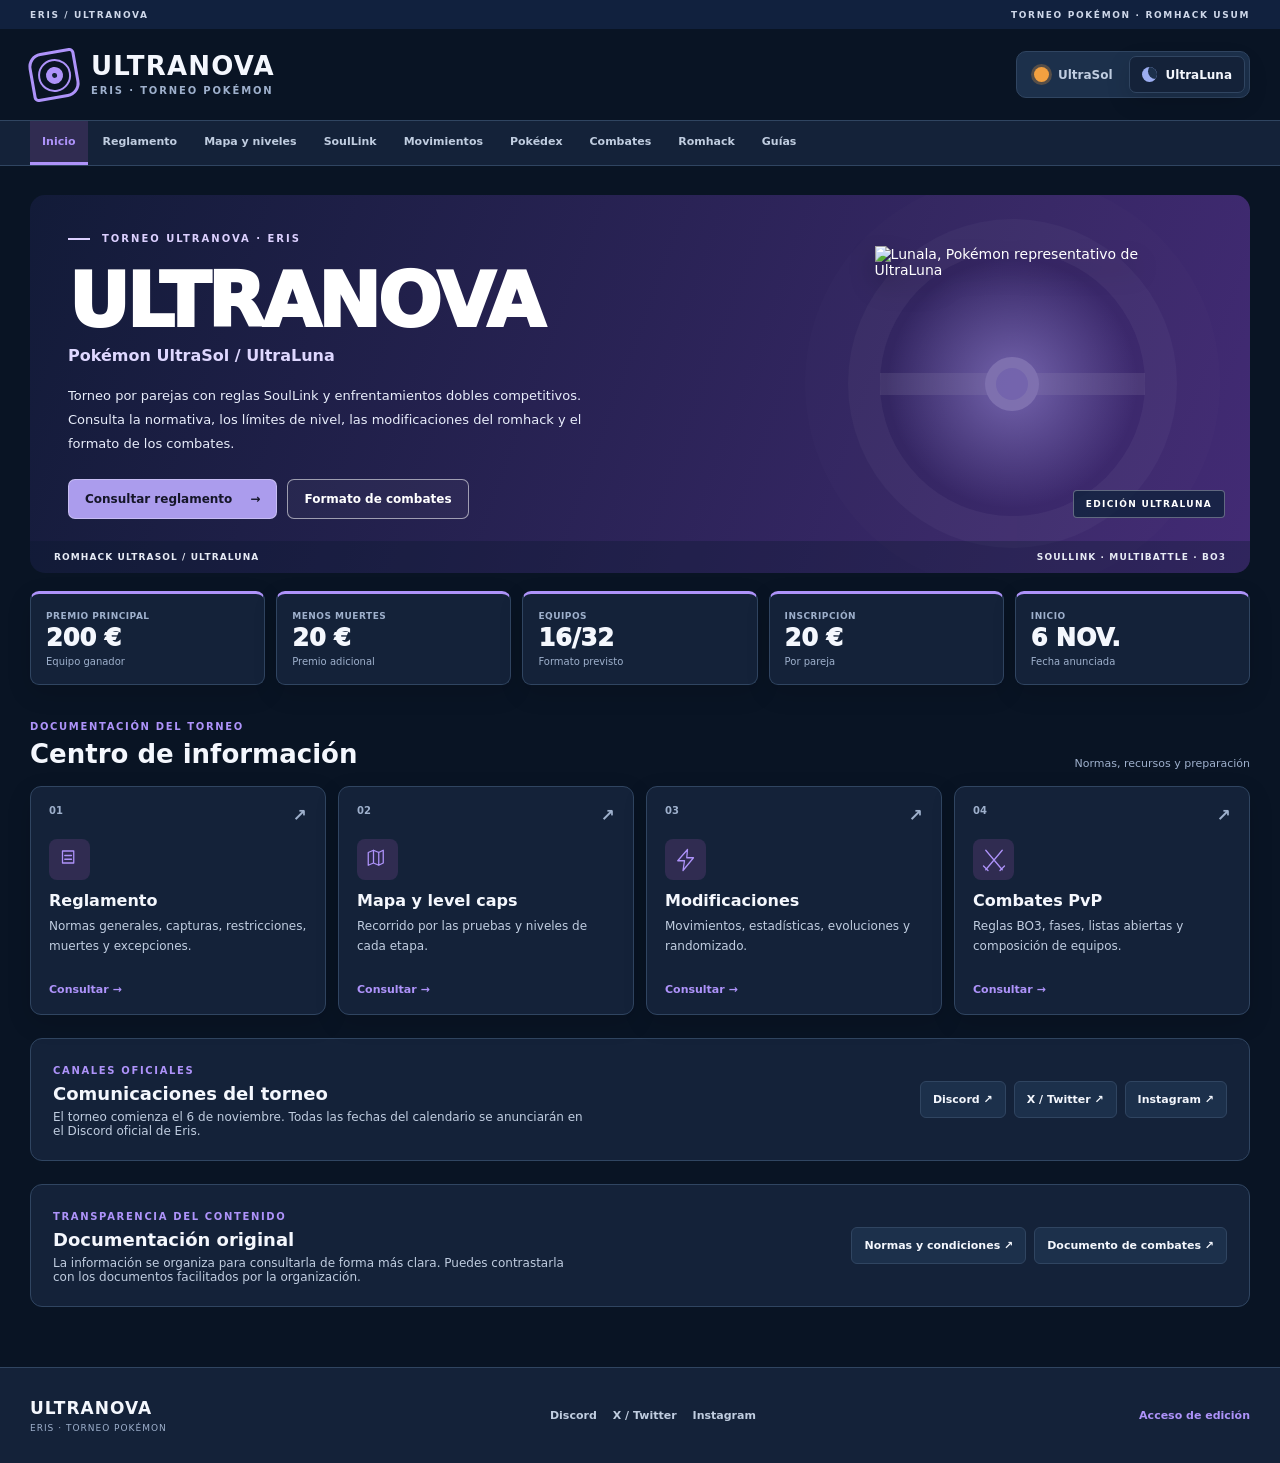
==== index.html @ 1245ff48 "[ui] actualiza textos portada, calendario, SoulLink y catálogo de movimientos" ====
<!doctype html>
<html lang="es">
<head>
  <meta charset="utf-8">
  <meta name="viewport" content="width=device-width,initial-scale=1">
  <meta name="theme-color" content="#152844">
  <meta name="description" content="Torneo Ultranova de Eris. Reglamento SoulLink, level caps, combates dobles BO3, movimientos y evoluciones modificadas de Pokémon UltraSol y UltraLuna.">
  <title>Ultranova · Eris | Torneo Pokémon</title>
  <link rel="icon" type="image/svg+xml" href="assets/favicon.svg"><link rel="stylesheet" href="css/site.css?v=1.1.3">
  <script src="js/site.js?v=1.1.3" type="module"></script>
</head>
<body data-theme="ultraluna">
  <a class="skip-link" href="#content">Saltar al contenido</a>
  <div class="topline"><span>ERIS / ULTRANOVA</span><span>TORNEO POKÉMON · ROMHACK USUM</span></div>
  <header class="masthead shell">
    <a class="brand" href="?seccion=inicio" data-route="inicio" aria-label="Ultranova, inicio"><span class="brand-symbol" aria-hidden="true"><i></i></span><span><strong>ULTRANOVA</strong><small>ERIS · TORNEO POKÉMON</small></span></a>
    <div class="theme-switch" role="group" aria-label="Apariencia"><button type="button" data-set-theme="ultrasol" aria-pressed="false"><i class="sun-symbol"></i> UltraSol</button><button type="button" data-set-theme="ultraluna" aria-pressed="true"><i class="moon-symbol"></i> UltraLuna</button></div>
  </header>
  <nav class="main-nav" aria-label="Navegación principal"><div class="shell nav-scroll">
    <a data-route="inicio" href="?seccion=inicio">Inicio</a><a data-route="reglamento" href="?seccion=reglamento">Reglamento</a><a data-route="mapa" href="?seccion=mapa">Mapa y niveles</a><a data-route="soullink" href="?seccion=soullink">SoulLink</a><a data-route="movimientos" href="?seccion=movimientos">Movimientos</a><a data-route="pokedex" href="?seccion=pokedex">Pokédex</a><a data-route="combates" href="?seccion=combates">Combates</a><a data-route="romhack" href="?seccion=romhack">Romhack</a><a data-route="guias" href="?seccion=guias">Guías</a>
  </div></nav>
  <div id="preview-banner" class="preview-banner" hidden>VISTA PREVIA DEL BORRADOR — Solo se muestra el contenido guardado en este navegador. <a href="admin.html">Volver al editor</a></div>
  <main id="content" class="shell" tabindex="-1">
    <div id="loading" class="loading">Cargando documentación del torneo…</div>
    <div id="app" hidden>
      <section class="page" id="page-inicio">
        <div class="hero"><div class="hero-copy"><div class="kicker light"><span class="short-line"></span> TORNEO ULTRANOVA · ERIS</div><h1 id="hero-title">ULTRANOVA</h1><div class="hero-subtitle" id="hero-subtitle"></div><p id="hero-description"></p><div class="actions"><a href="?seccion=reglamento" data-route="reglamento" class="button button-gold">Consultar reglamento <span aria-hidden="true">→</span></a><a href="?seccion=combates" data-route="combates" class="button button-outline">Formato de combates</a></div></div><div class="hero-art"><div class="hero-rings"></div><img id="hero-pokemon" alt="Pokémon representativo del tema" src="https://raw.githubusercontent.com/PokeAPI/sprites/master/sprites/pokemon/other/official-artwork/792.png"><span id="hero-edition" class="edition-label">EDICIÓN ULTRALUNA</span></div><div class="hero-foot"><span>ROMHACK ULTRASOL / ULTRALUNA</span><span>SOULLINK · MULTIBATTLE · BO3</span></div></div>
        <div class="metrics" id="metrics"></div>
        <div class="section-title"><div><small>DOCUMENTACIÓN DEL TORNEO</small><h2>Centro de información</h2></div><span>Normas, recursos y preparación</span></div>
        <div class="feature-grid" id="features"></div>
        <div class="social-callout"><div><small>CANALES OFICIALES</small><h3>Comunicaciones del torneo</h3><p id="announcement"></p></div><div class="social-buttons" id="social-home"></div></div>
        <div class="source-panel"><div><small>TRANSPARENCIA DEL CONTENIDO</small><h3>Documentación original</h3><p>La información se organiza para consultarla de forma más clara. Puedes contrastarla con los documentos facilitados por la organización.</p></div><div class="source-links"><a href="assets/documentos/normas-ultranova.pdf" target="_blank" rel="noopener">Normas y condiciones ↗</a><a href="assets/documentos/combates-ultranova.pdf" target="_blank" rel="noopener">Documento de combates ↗</a></div></div>
      </section>
      <section class="page" id="page-reglamento"><div class="page-title"><small>01 / NORMATIVA</small><h1>Reglamento</h1><p>Normas del desafío agrupadas por temas. Utiliza la búsqueda para localizar reglas, excepciones y situaciones concretas.</p></div><div class="searchbar"><svg viewBox="0 0 24 24" aria-hidden="true"><circle cx="10" cy="10" r="6"/><path d="m15 15 6 6"/></svg><input id="rules-search" type="search" placeholder="Buscar en todas las normas..." aria-label="Buscar reglas"></div><div class="filters" id="rules-filters"></div><div class="result-meta" id="rules-count"></div><div class="item-grid" id="rules-list"></div><div class="section-title"><div><small>PRÓXIMAS ACTUALIZACIONES</small><h2>Fechas anunciadas en Discord</h2></div></div><div class="item-grid" id="notes-list"></div></section>
      <section class="page" id="page-mapa"><div class="page-title"><small>02 / PROGRESIÓN</small><h1>Mapa y level caps</h1><p>Consulta los límites de nivel y marca los hitos completados. Tu progreso se guarda únicamente en este navegador, no se envía a servidores.</p></div><div class="map-layout"><div class="map-scene"><span class="map-label">REGIÓN DE ALOLA</span><div class="map-arc arc-one"></div><div class="map-arc arc-two"></div><button class="island i-melemele" data-region="Melemele"><span class="island-shape"></span><strong>MELEMELE</strong><small>01</small></button><button class="island i-akala" data-region="Akala"><span class="island-shape"></span><strong>AKALA</strong><small>02</small></button><button class="island i-ula" data-region="Ula-Ula"><span class="island-shape"></span><strong>ULA-ULA</strong><small>03</small></button><button class="island i-poni" data-region="Poni y final"><span class="island-shape"></span><strong>PONI / FINAL</strong><small>04</small></button><span class="map-bottom">MAPA ESQUEMÁTICO · SELECCIONA UNA ZONA</span></div><div class="map-detail"><span class="eyebrow" id="region-index">REGIÓN 01</span><h2 id="region-name">Melemele</h2><p id="region-description"></p><div id="region-stages"></div></div></div><div class="progress-strip"><div><small>PROGRESO LOCAL</small><strong id="progress-value">0 / 18 hitos completados</strong></div><div class="progress-track"><span id="progress-fill"></span></div><button id="reset-progress" class="text-button">Reiniciar progreso</button></div><div class="two-columns" id="phase-cards"></div><div class="content-note">Los niveles indicados son referencias de las pruebas. El romhack aplica automáticamente el límite de nivel mediante Quality of Life, sin una restricción manual adicional.</div></section>
      <section class="page" id="page-soullink"><div class="page-title"><small>03 / MECÁNICA PRINCIPAL</small><h1>SoulLink</h1><p>Ejemplos interactivos para entender capturas vinculadas, muertes y excepciones. Este simulador explica el reglamento y no modifica partidas.</p></div><div class="filters" id="soul-filters"><button data-scenario="capture" class="active">Captura vinculada</button><button data-scenario="death">Pokémon debilitado</button><button data-scenario="fail">Captura fallida</button><button data-scenario="shiny">Excepción shiny</button></div><div class="soullink-scene"><div class="trainer-panel"><small>JUGADOR 1</small><div class="soul-artwork"><img id="soul-sprite-a" loading="lazy" src="https://raw.githubusercontent.com/PokeAPI/sprites/master/sprites/pokemon/other/official-artwork/258.png" alt="Mudkip"><span class="soul-placeholder" id="soul-placeholder-a" hidden></span></div><h3 id="soul-name-a">Mudkip</h3><span id="soul-state-a">CAPTURADO · RUTA 1</span></div><div class="link-center"><div class="link-graphic"><span></span></div><strong id="soul-status">VÍNCULO ACTIVO</strong><small>SOULLINK</small></div><div class="trainer-panel"><small>JUGADOR 2</small><div class="soul-artwork"><img id="soul-sprite-b" loading="lazy" src="https://raw.githubusercontent.com/PokeAPI/sprites/master/sprites/pokemon/other/official-artwork/373.png" alt="Salamence"><span class="soul-placeholder" id="soul-placeholder-b" hidden></span></div><h3 id="soul-name-b">Salamence</h3><span id="soul-state-b">CAPTURADO · RUTA 1</span></div></div><article class="soul-explanation"><small id="soul-case">SITUACIÓN 01</small><h2 id="soul-heading">Capturas vinculadas</h2><p id="soul-explanation"></p></article><div class="section-title"><div><small>NORMAS ASOCIADAS</small><h2>Consulta las excepciones</h2></div></div><div id="soul-related" class="item-grid"></div></section>
      <section class="page" id="page-movimientos"><div class="page-title"><small>04 / CAMBIOS DEL ROMHACK</small><h1>Movimientos modificados</h1><p>Catálogo de movimientos físicos, especiales y de estado modificados. </p></div><div class="searchbar"><svg viewBox="0 0 24 24" aria-hidden="true"><circle cx="10" cy="10" r="6"/><path d="m15 15 6 6"/></svg><input id="moves-search" type="search" placeholder="Buscar movimiento, tipo o efecto" aria-label="Buscar movimientos"></div><div class="filters" id="moves-filters"><button data-move-filter="Todos" class="active">Todos</button><button data-move-filter="Físico">Físicos</button><button data-move-filter="Especial">Especiales</button><button data-move-filter="Estado">Estado</button></div><div class="result-meta" id="moves-count"></div><div id="moves-list" class="item-grid"></div></section>
      <section class="page" id="page-pokedex"><div class="page-title"><small>05 / POKÉMON MODIFICADOS</small><h1>Pokédex Ultranova</h1><p>Solo Pokémon con cambios especificados en los documentos. Estadísticas modificadas y nuevos métodos de evolución se muestran por separado.</p></div><div class="filters"><button data-dex-tab="stats" class="active">Estadísticas base</button><button data-dex-tab="evolutions">Evoluciones modificadas</button></div><div id="dex-stats"></div><div id="dex-evolutions" hidden><div class="searchbar"><svg viewBox="0 0 24 24" aria-hidden="true"><circle cx="10" cy="10" r="6"/><path d="m15 15 6 6"/></svg><input id="evo-search" type="search" placeholder="Buscar Pokémon o método" aria-label="Buscar evoluciones"></div><div class="result-meta" id="evo-count"></div><div id="evo-list" class="evo-grid"></div></div></section>
      <section class="page" id="page-combates"><div class="page-title"><small>06 / COMPETICIÓN</small><h1>Formato de combates</h1><p>Competiciones dobles por parejas mediante Pokémon Showdown y Radmin VPN, al mejor de tres partidas y con eliminación doble.</p></div><div class="battle-metrics"><div><strong>BO3</strong><small>MEJOR DE TRES</small></div><div><strong>2 VS 2</strong><small>ENTRENADORES</small></div><div><strong>3 + 3</strong><small>POKÉMON POR PAREJA</small></div><div><strong>2</strong><small>DERROTAS PARA ELIMINACIÓN</small></div></div><div class="section-title"><div><small>PREPARACIÓN DEL ENFRENTAMIENTO</small><h2>Rotación de equipos BO3</h2></div></div><div class="filters" id="battle-round-tabs"><button data-round="0" class="active">Combate 1</button><button data-round="1">Combate 2</button><button data-round="2">Combate 3</button></div><div class="battle-panel"><div><small id="battle-round-label">EQUIPO 1 O EQUIPO 2</small><h2 id="battle-round-title"></h2><p id="battle-round-description"></p></div><div class="battle-selection"><div><small>JUGADOR A</small><strong>3</strong></div><span>+</span><div><small>JUGADOR B</small><strong>3</strong></div></div></div><div class="section-title"><div><small>REGLAMENTO COMPETITIVO</small><h2>Todas las condiciones</h2></div></div><div class="searchbar"><svg viewBox="0 0 24 24" aria-hidden="true"><circle cx="10" cy="10" r="6"/><path d="m15 15 6 6"/></svg><input id="battle-search" type="search" placeholder="Buscar una norma competitiva" aria-label="Buscar reglas de combates"></div><div class="filters" id="battle-filters"></div><div class="item-grid" id="battle-list"></div><a href="?seccion=guias" data-route="guias" class="inline-action">Consultar guías de Showdown y Radmin VPN →</a></section>
      <section class="page" id="page-romhack"><div class="page-title"><small>07 / CONFIGURACIÓN DEL RANDOMIZADO</small><h1>Especificaciones del romhack</h1><p>Habilidades, niveles, dificultad, MT, encuentros salvajes, precios y cambios de calidad de vida, agrupados para consultar sin perder los detalles originales.</p></div><div class="searchbar"><svg viewBox="0 0 24 24" aria-hidden="true"><circle cx="10" cy="10" r="6"/><path d="m15 15 6 6"/></svg><input id="rand-search" type="search" placeholder="Buscar una modificación" aria-label="Buscar características del romhack"></div><div class="filters" id="rand-filters"></div><div class="result-meta" id="rand-count"></div><div class="item-grid" id="rand-list"></div></section>
      <section class="page" id="page-guias"><div class="page-title"><small>08 / CONFIGURACIÓN Y RECURSOS</small><h1>Guías para jugadores</h1><p>Instrucciones para preparar el entorno competitivo, exportar equipos y utilizar las herramientas recomendadas por la organización.</p></div><div id="guide-list" class="guide-list"></div></section>
    </div>
  </main>
  <footer class="footer"><div class="shell footer-inner"><div><strong>ULTRANOVA</strong><small>ERIS · TORNEO POKÉMON</small></div><div id="social-footer" class="footer-links"></div><a href="admin.html" class="footer-admin">Acceso de edición</a></div></footer>
  <dialog id="video-dialog" class="video-dialog"><div class="dialog-heading"><div><small>ULTRANOVA / MOVIMIENTOS</small><h2 id="video-name"></h2></div><button type="button" id="video-close" aria-label="Cerrar">×</button></div><div id="video-content"></div><p id="video-description"></p></dialog>
</body>
</html>
---- css/site.css ----
:root{color-scheme:light;font-family:Inter,'Segoe UI',system-ui,-apple-system,sans-serif;font-size:14px;scroll-behavior:smooth}
*{box-sizing:border-box}body{--bg:#f2f5fa;--paper:#fff;--panel:#fff;--panel-2:#eaf0f8;--ink:#192947;--ink-soft:#50627d;--faint:#6e8099;--line:#d8e1ed;--primary:#c85e27;--primary-quiet:#fbeee5;--hero-start:#263c65;--hero-end:#a94f31;--hero-glow:#f6b67b;--button-ink:#172742;--sea:#a9dce5;--island:#4d9975;--alt:#287d8d;--shadow:0 6px 25px #203a590b;--video:#11233f;background:var(--bg);color:var(--ink);margin:0;min-height:100vh;transition:background .2s,color .2s}
body[data-theme=ultraluna]{color-scheme:dark;--bg:#091424;--paper:#142239;--panel:#142239;--panel-2:#1c304b;--ink:#f4f7fd;--ink-soft:#c0cde0;--faint:#9eb0cc;--line:#304561;--primary:#ae93fa;--primary-quiet:#302c51;--hero-start:#121b38;--hero-end:#432b75;--hero-glow:#ab9ced;--button-ink:#151629;--sea:#1c4667;--island:#587fa0;--alt:#7dcddb;--shadow:0 8px 24px #0002;--video:#080e20}
a{color:inherit}button,input,select,textarea{font:inherit}button{cursor:pointer}input,textarea,select{color:var(--ink)}img{max-width:100%}*:focus-visible{outline:3px solid var(--primary);outline-offset:3px}.shell{width:min(1220px,calc(100% - 44px));margin-inline:auto}.skip-link{position:absolute;top:-90px;left:12px;background:var(--paper);padding:12px;z-index:30}.skip-link:focus{top:12px}.topline{height:29px;background:#11213e;color:#ced7e9;display:flex;justify-content:space-between;align-items:center;padding:0 max(22px,calc((100% - 1220px)/2));font-size:9px;letter-spacing:1.65px;font-weight:800}.masthead{display:flex;align-items:center;justify-content:space-between;gap:20px;min-height:91px}.brand{display:flex;align-items:center;gap:13px;text-decoration:none}.brand strong{display:block;font-size:26px;line-height:1.05;letter-spacing:1.2px;font-weight:900}.brand small{display:block;color:var(--faint);font-size:10px;letter-spacing:1.85px;margin-top:4px;font-weight:800}.brand-symbol{display:grid;place-items:center;height:48px;width:48px;border:3px solid var(--primary);border-radius:14px 5px 14px 5px;transform:rotate(-10deg)}.brand-symbol:before,.brand-symbol:after{content:"";position:absolute;border:2px solid var(--primary);border-radius:50%;height:29px;width:29px}.brand-symbol:after{height:13px;width:13px;background:var(--primary)}.brand-symbol i{width:5px;height:5px;border-radius:50%;z-index:1;background:var(--paper)}.theme-switch{display:flex;gap:3px;border:1px solid var(--line);background:var(--panel-2);padding:4px;border-radius:10px}.theme-switch button{border:1px solid transparent;border-radius:7px;background:none;color:var(--ink-soft);font-weight:800;font-size:12px;padding:10px 12px;display:flex;align-items:center;gap:9px}.theme-switch button[aria-pressed=true]{background:var(--panel);border-color:var(--line);box-shadow:var(--shadow);color:var(--ink)}.sun-symbol,.moon-symbol{display:inline-block;width:15px;height:15px;border-radius:50%}.sun-symbol{background:#f2a040;box-shadow:0 0 0 3px #f2a04044}.moon-symbol{background:#9caef1;position:relative;overflow:hidden}.moon-symbol:after{content:"";position:absolute;border-radius:50%;top:-3px;left:6px;width:15px;height:15px;background:var(--panel-2)}.main-nav{background:var(--paper);border-block:1px solid var(--line);position:sticky;top:0;z-index:10}.nav-scroll{display:flex;align-items:stretch;gap:3px;overflow-x:auto;scrollbar-width:thin}.nav-scroll a{white-space:nowrap;padding:14px 12px;border-bottom:3px solid transparent;text-decoration:none;color:var(--ink-soft);font-size:11px;font-weight:800}.nav-scroll a:hover,.nav-scroll a.active{border-bottom-color:var(--primary);color:var(--primary);background:var(--primary-quiet)}main{min-height:75vh}.loading{padding:80px 0;color:var(--ink-soft);font-weight:700}.page{display:none;padding:29px 0 60px}.page.active{display:block}.hero{border-radius:15px;overflow:hidden;min-height:348px;display:grid;grid-template-columns:61% 39%;position:relative;background:linear-gradient(110deg,var(--hero-start),var(--hero-end));color:white}.hero-copy{padding:38px 20px 54px 38px;z-index:2}.kicker{font-size:10px;letter-spacing:2px;font-weight:850;color:var(--primary)}.kicker.light{color:#ffe1b9;display:flex;gap:12px;align-items:center}body[data-theme=ultraluna] .kicker.light{color:#dcd0ff}.short-line{height:2px;width:22px;background:currentColor}.hero h1{font-weight:950;color:#fff;letter-spacing:-2.8px;font-size:clamp(45px,6vw,75px);line-height:1.13;margin:15px 0 0}.hero-subtitle{font-size:16px;font-weight:700;color:#ffe0bc;margin:2px 0 19px}body[data-theme=ultraluna] .hero-subtitle{color:#ded7ff}.hero-copy>p{max-width:540px;color:#e8edfb;font-size:13px;line-height:1.85;margin:0 0 23px}.actions{display:flex;gap:10px;flex-wrap:wrap}.button{display:inline-flex;align-items:center;gap:18px;justify-content:center;font-size:12px;font-weight:850;text-decoration:none;padding:12px 16px;border-radius:7px}.button-gold{background:var(--hero-glow);color:var(--button-ink);border:1px solid #ffffff55}.button-outline{color:white;border:1px solid #ffffff8c;background:#ffffff0a}.hero-art{display:grid;place-items:center;position:relative;isolation:isolate;min-height:276px}.hero-rings{width:265px;height:265px;background:radial-gradient(circle,var(--hero-glow) 0%,transparent 67%);opacity:.52;border-radius:50%;box-shadow:0 0 0 32px #ffffff10,0 0 0 75px #ffffff06;position:absolute}.hero-art img{height:275px;width:275px;object-fit:contain;position:relative;filter:drop-shadow(0 13px 12px #0005)}.edition-label{position:absolute;bottom:55px;right:25px;color:white;border:1px solid #ffffff50;background:#10223dcc;padding:8px 12px;border-radius:4px;font-size:9px;font-weight:850;letter-spacing:1.3px}.hero-foot{position:absolute;bottom:0;left:0;right:0;padding:11px 24px;display:flex;justify-content:space-between;gap:10px;background:#08182a50;color:#e7ebf5;font-size:9px;letter-spacing:1.1px;font-weight:750}.metrics{display:grid;grid-template-columns:repeat(5,minmax(0,1fr));gap:11px;margin:18px 0 32px}.metric{background:var(--panel);border:1px solid var(--line);border-top:3px solid var(--primary);border-radius:9px;padding:17px 15px;box-shadow:var(--shadow)}.metric small,.metric span{display:block;color:var(--faint);font-size:10px}.metric small{font-size:9px;font-weight:850;letter-spacing:.5px}.metric strong{display:block;color:var(--ink);font-size:24px;font-weight:950;line-height:1.45}.section-title{display:flex;align-items:end;justify-content:space-between;gap:12px;margin:25px 0 16px}.section-title small,.page-title small,.eyebrow,.social-callout small,.source-panel small{color:var(--primary);font-size:10px;letter-spacing:1.65px;font-weight:900}.section-title h2{font-size:26px;margin:5px 0 0;line-height:1.25}.section-title>span{color:var(--faint);font-size:11px}.feature-grid{display:grid;grid-template-columns:repeat(4,minmax(0,1fr));gap:12px}.feature-card{min-height:229px;display:flex;flex-direction:column;align-items:start;background:var(--panel);border:1px solid var(--line);border-radius:11px;padding:18px;text-decoration:none;box-shadow:var(--shadow);transition:transform .15s,border-color .15s}.feature-card:hover{transform:translateY(-3px);border-color:var(--primary)}.feature-card .card-no{width:100%;display:flex;justify-content:space-between;color:var(--faint);font-size:10px;font-weight:900}.feature-card .card-no b{font-size:17px}.feature-card .feature-icon{width:41px;height:41px;border-radius:8px;display:grid;place-items:center;background:var(--primary-quiet);color:var(--primary);margin:14px 0 11px}.feature-icon svg{width:24px;height:24px;fill:none;stroke:currentColor;stroke-width:1.7;stroke-linecap:round;stroke-linejoin:round}.feature-card h3{font-size:16px;margin:0 0 7px}.feature-card p{font-size:12px;color:var(--ink-soft);line-height:1.65;margin:0 0 14px}.feature-card>strong{color:var(--primary);font-size:11px;margin-top:auto}.social-callout,.source-panel{background:var(--panel);border:1px solid var(--line);border-radius:12px;padding:22px;margin-top:23px;display:flex;justify-content:space-between;align-items:center;gap:20px}.social-callout h3,.source-panel h3{font-size:18px;margin:6px 0}.social-callout p,.source-panel p{font-size:12px;color:var(--ink-soft);margin:0;max-width:530px}.social-buttons,.source-links{display:flex;flex-wrap:wrap;justify-content:flex-end;gap:8px}.social-buttons a,.source-links a{border:1px solid var(--line);background:var(--panel-2);padding:11px 12px;border-radius:6px;text-decoration:none;font-size:11px;font-weight:850;white-space:nowrap}.social-buttons a:hover,.source-links a:hover{color:var(--primary)}.page-title{margin-bottom:23px}.page-title h1{font-size:clamp(29px,4vw,39px);font-weight:950;letter-spacing:-1px;margin:7px 0}.page-title p{color:var(--ink-soft);font-size:13px;margin:5px 0;max-width:790px}.searchbar{display:flex;align-items:center;gap:10px;border:1px solid var(--line);border-radius:9px;background:var(--panel);padding:0 15px}.searchbar svg{width:18px;height:18px;fill:none;stroke:var(--faint);stroke-width:1.8;stroke-linecap:round}.searchbar input{background:transparent;outline:0;border:0;min-width:0;width:100%;padding:15px 0;color:var(--ink);font-size:12px}.searchbar input::placeholder{color:var(--faint)}.filters{display:flex;gap:8px;overflow-x:auto;scrollbar-width:thin;margin:17px 0}.filters button{white-space:nowrap;font-size:11px;font-weight:850;border:1px solid var(--line);background:var(--panel);padding:10px 13px;border-radius:7px;color:var(--ink-soft)}.filters button.active{background:var(--primary-quiet);color:var(--primary);border-color:var(--primary)}.result-meta{font-size:11px;color:var(--faint);margin:13px 0}.item-grid{display:grid;grid-template-columns:repeat(2,minmax(0,1fr));gap:10px}.info-card{background:var(--panel);border:1px solid var(--line);border-radius:10px;padding:17px;box-shadow:var(--shadow);min-width:0}.info-card h3{font-size:16px;margin:6px 0 7px}.info-card p{font-size:12px;color:var(--ink-soft);margin:0 0 12px;line-height:1.7;white-space:pre-line;overflow-wrap:anywhere}.card-source{display:block;color:var(--faint);font-size:10px;line-height:1.45}.card-type{display:inline-block;color:var(--alt);background:var(--panel-2);padding:5px 9px;border-radius:5px;font-size:10px;font-weight:850}.content-note{margin:18px 0;background:var(--panel-2);color:var(--ink-soft);padding:16px;border-left:3px solid var(--primary);border-radius:3px 8px 8px 3px;font-size:12px}.map-layout{display:grid;grid-template-columns:1.08fr .92fr;gap:13px}.map-scene{min-height:404px;background:radial-gradient(circle at 50% 30%,#ffffff26,transparent 45%),var(--sea);border:1px solid var(--line);border-radius:13px;position:relative;overflow:hidden}.map-label{position:absolute;top:18px;left:20px;color:var(--ink);font-size:11px;font-weight:900;letter-spacing:2px}.map-arc{border-radius:50%;border:1px solid #ffffff70;position:absolute;pointer-events:none}.arc-one{width:430px;height:240px;transform:rotate(-12deg);top:61px;left:20px}.arc-two{width:260px;height:370px;transform:rotate(36deg);left:70px;top:9px}.island{position:absolute;width:141px;height:103px;background:transparent;color:white;text-shadow:0 1px 3px #194d54;border:0;display:flex;align-items:center;justify-content:center;flex-direction:column;isolation:isolate;transition:transform .2s}.island:hover,.island.selected{transform:scale(1.09)}.island-shape{inset:5px 5px;position:absolute;z-index:-1;background:var(--island);border:6px solid #f1e4bc;border-radius:40% 55% 43% 50%;transform:rotate(-14deg);box-shadow:0 7px 0 #18334f30}.island.selected .island-shape{border-color:var(--hero-glow);box-shadow:0 0 0 4px #e0ac7030,0 7px 0 #18334f30}.island strong{font-size:12px;letter-spacing:.6px}.island small{font-weight:900;font-size:10px}.i-melemele{top:18%;left:9%}.i-akala{top:20%;right:9%}.i-ula{bottom:13%;left:18%}.i-poni{bottom:13%;right:10%}.map-bottom{position:absolute;bottom:0;left:0;right:0;text-align:center;background:#102f4eb3;color:white;padding:9px;font-size:10px;letter-spacing:1px;font-weight:800}.map-detail{background:var(--panel);border:1px solid var(--line);border-radius:13px;padding:21px;max-height:404px;overflow-y:auto}.map-detail h2{font-size:25px;margin:5px 0}.map-detail>p{color:var(--ink-soft);font-size:12px}.stage{display:flex;align-items:center;gap:10px;padding:11px 0;border-top:1px solid var(--line)}.stage .num{color:var(--faint);width:25px;flex-shrink:0;font-size:10px}.stage .name{font-size:12px;font-weight:750;flex:1}.stage .level{color:var(--primary);background:var(--primary-quiet);padding:5px 7px;border-radius:5px;font-size:11px;white-space:nowrap;font-weight:900}.stage input{width:15px;height:15px;accent-color:var(--primary);cursor:pointer}.progress-strip{background:var(--panel);border:1px solid var(--line);border-radius:10px;padding:15px 20px;display:flex;align-items:center;gap:20px;margin:15px 0}.progress-strip>div:first-child{min-width:175px}.progress-strip small,.progress-strip strong{display:block}.progress-strip small{font-size:9px;color:var(--primary);font-weight:850}.progress-strip strong{font-size:13px}.progress-track{flex:1;background:var(--panel-2);border-radius:99px;height:9px;overflow:hidden}.progress-track span{display:block;height:100%;width:0;background:var(--primary);transition:width .2s}.text-button{background:transparent;border:0;color:var(--primary);font-size:11px;font-weight:800}.two-columns{display:grid;grid-template-columns:repeat(2,1fr);gap:10px}.two-columns .info-card{padding:20px}.soullink-scene{display:flex;align-items:center;justify-content:center;gap:18px;background:var(--panel-2);border:1px solid var(--line);padding:25px;border-radius:12px}.trainer-panel{width:205px;max-width:35%;text-align:center;background:var(--panel);border:1px solid var(--line);border-radius:11px;padding:14px;box-shadow:var(--shadow)}.trainer-panel>small{display:block;font-size:10px;font-weight:900;letter-spacing:1px;color:var(--primary)}.trainer-panel img{height:160px;object-fit:contain;width:100%}.trainer-panel h3{font-size:18px;margin:4px 0}.trainer-panel>span{font-size:9px;color:var(--ink-soft);font-weight:850}.link-center{flex:1;max-width:170px;text-align:center}.link-graphic{height:3px;background:var(--alt);position:relative;margin-bottom:20px}.link-graphic span{width:19px;height:19px;border-radius:50%;position:absolute;top:-8px;left:calc(50% - 9px);background:var(--alt);border:4px solid var(--panel-2);box-shadow:0 0 0 2px var(--alt)}.link-center strong,.link-center small{display:block;font-size:10px;font-weight:850;color:var(--alt)}.link-center small{color:var(--faint)}.soul-explanation{margin-top:12px;border:1px solid var(--line);background:var(--panel);border-radius:10px;padding:20px}.soul-explanation small{color:var(--primary);font-size:10px;font-weight:850}.soul-explanation h2{font-size:21px;margin:6px 0}.soul-explanation p{color:var(--ink-soft);font-size:12px;margin:0}.move-card{display:flex;flex-direction:column;min-height:178px}.move-header{display:flex;align-items:center;justify-content:space-between;gap:10px}.move-header small{font-size:10px;font-weight:800;color:var(--faint)}.move-meta{border-top:1px solid var(--line);padding-top:12px;margin-top:auto;display:flex;justify-content:space-between;align-items:center;gap:8px}.move-meta span{font-size:10px;color:var(--faint);font-weight:800}.move-meta button{background:var(--primary-quiet);border:1px solid var(--line);color:var(--primary);border-radius:6px;font-size:10px;font-weight:850;padding:9px 11px}.evo-grid{display:grid;grid-template-columns:repeat(2,1fr);gap:10px;margin:14px 0}.evo-card{background:var(--panel);border:1px solid var(--line);border-radius:9px;padding:12px;display:flex;align-items:center;gap:10px;min-height:108px}.evo-mon{text-align:center;width:95px;flex:0 0 95px}.evo-mon img{height:67px;width:78px;object-fit:contain;display:block;margin:auto}.evo-mon small{display:block;font-size:10px;font-weight:800;line-height:1.3}.evo-arrow{color:var(--primary);font-size:17px;font-weight:950}.evo-method{border-left:1px solid var(--line);padding-left:8px;margin-left:auto;min-width:0}.evo-method small{display:block;color:var(--faint);font-size:9px}.evo-method strong{display:block;font-size:11px;line-height:1.45}.pokemon-panel{background:var(--panel);border:1px solid var(--line);display:grid;grid-template-columns:.85fr 1.15fr;border-radius:12px;overflow:hidden}.pokemon-art{min-height:330px;background:radial-gradient(circle,var(--primary-quiet),var(--panel-2));display:flex;align-items:center;justify-content:center;flex-direction:column;padding:20px}.pokemon-art img{height:255px;object-fit:contain;max-width:90%}.pokemon-art small{font-size:10px;color:var(--ink-soft)}.pokemon-stats{padding:25px}.pokemon-stats>small{font-size:10px;font-weight:850;color:var(--primary)}.pokemon-stats h2{font-size:25px}.pokemon-stats h2 span{font-size:12px;color:var(--primary);margin-left:10px}.stat-bar{display:flex;align-items:center;gap:10px;margin:11px 0}.stat-bar .stat-name{width:108px;color:var(--ink-soft);font-size:11px;flex-shrink:0}.stat-bar .track{height:9px;border-radius:99px;overflow:hidden;background:var(--panel-2);flex:1}.stat-bar .track span{height:100%;background:var(--alt);display:block}.stat-bar b{font-size:11px;width:28px;text-align:right}.battle-metrics{display:grid;grid-template-columns:repeat(4,1fr);gap:10px}.battle-metrics>div{background:var(--panel);border:1px solid var(--line);border-radius:10px;padding:18px;text-align:center}.battle-metrics strong{display:block;font-size:26px;font-weight:950;color:var(--primary)}.battle-metrics small{font-size:10px;font-weight:850;color:var(--faint)}.battle-panel{display:flex;gap:20px;align-items:center;justify-content:space-between;background:linear-gradient(110deg,var(--hero-start),var(--hero-end));border-radius:12px;color:white;padding:25px}.battle-panel>div:first-child{flex:1;max-width:570px}.battle-panel h2{font-size:23px;color:white;margin:8px 0}.battle-panel p{font-size:12px;color:#e8edfb}.battle-panel small{color:#f9d7b0;font-size:10px;font-weight:900}.battle-selection{display:flex;gap:10px;align-items:center}.battle-selection>div{border:1px solid #ffffff60;border-radius:8px;padding:15px;text-align:center;background:#ffffff15}.battle-selection strong{display:block;font-size:36px}.battle-selection>span{font-size:24px}.guide-list{display:grid;gap:12px}.guide{border:1px solid var(--line);border-radius:11px;background:var(--panel);overflow:hidden}.guide>summary{list-style:none;cursor:pointer;padding:18px 21px;display:flex;align-items:center;justify-content:space-between;gap:12px}.guide>summary::-webkit-details-marker{display:none}.guide>summary strong{font-size:16px}.guide>summary span{font-size:20px;color:var(--primary)}.guide[open]>summary span{transform:rotate(45deg)}.guide-content{padding:0 22px 22px}.guide-content>p{font-size:12px;color:var(--ink-soft)}.guide-flex{display:grid;grid-template-columns:1fr 0.85fr;gap:20px}.guide-flex.no-image{display:block}.guide-steps{margin:10px 0 0;padding:0;list-style:none;counter-reset:guide}.guide-steps li{counter-increment:guide;display:flex;gap:12px;align-items:flex-start;padding:11px 0;border-top:1px solid var(--line);font-size:12px;color:var(--ink-soft)}.guide-steps li:before{content:counter(guide,decimal-leading-zero);background:var(--primary-quiet);color:var(--primary);padding:5px 6px;border-radius:5px;font-size:10px;font-weight:900}.guide-image{width:100%;object-fit:contain;align-self:start;border:1px solid var(--line);border-radius:8px}.guide-links{display:flex;gap:8px;flex-wrap:wrap;margin:18px 0}.guide-links a{font-size:11px;border:1px solid var(--line);padding:9px 12px;border-radius:6px;text-decoration:none;color:var(--primary);font-weight:850;overflow-wrap:anywhere}.inline-action{display:inline-block;color:var(--primary);font-weight:850;font-size:12px;margin-top:20px}.footer{background:var(--paper);border-top:1px solid var(--line)}.footer-inner{display:flex;justify-content:space-between;align-items:center;gap:15px;min-height:95px;padding-block:15px}.footer-inner strong{display:block;font-size:17px;letter-spacing:1px}.footer-inner small{font-size:9px;color:var(--faint);letter-spacing:1px}.footer-links{display:flex;gap:16px;flex-wrap:wrap}.footer-links a,.footer-admin{color:var(--ink-soft);font-size:11px;font-weight:850;text-decoration:none}.footer-admin{color:var(--primary)}.video-dialog{width:min(600px,calc(100% - 24px));padding:0;background:var(--panel);border:1px solid var(--line);color:var(--ink);border-radius:12px;box-shadow:0 30px 95px #0006}.video-dialog::backdrop{background:#06101bd9}.dialog-heading{display:flex;align-items:center;justify-content:space-between;padding:20px;gap:10px}.dialog-heading small{color:var(--primary);font-size:10px;font-weight:800}.dialog-heading h2{font-size:22px;margin:5px 0}.dialog-heading button{border:1px solid var(--line);background:var(--panel-2);height:36px;width:36px;border-radius:7px;color:var(--ink);font-size:22px}.video-dialog video{display:block;background:var(--video);width:100%;max-height:365px}.video-pending{min-height:245px;background:var(--video);color:#dbe7fa;display:flex;align-items:center;justify-content:center;flex-direction:column;gap:11px;text-align:center;padding:25px}.video-pending svg{fill:none;stroke:currentColor;stroke-width:1.5;width:56px;height:56px}.video-pending strong{font-size:12px;letter-spacing:1px}.video-pending span{font-size:11px;color:#b0c2df}.video-dialog>p{padding:18px 20px 22px;font-size:12px;color:var(--ink-soft)}
/* Editor */
.admin-header{min-height:95px;display:flex;justify-content:space-between;align-items:center;gap:20px}.admin-header a{text-decoration:none;color:var(--primary);font-size:12px;font-weight:850}.admin-grid{display:grid;grid-template-columns:.9fr 1.1fr;gap:14px;margin:20px 0 60px}.admin-card{border:1px solid var(--line);background:var(--panel);border-radius:12px;padding:20px;min-width:0}.admin-card h2{font-size:18px;margin:0 0 7px}.admin-card p{font-size:12px;color:var(--ink-soft);line-height:1.7}.field{margin:14px 0}.field label{display:block;font-size:11px;font-weight:850;margin-bottom:7px;color:var(--ink-soft)}.field input,.field select,.field textarea{display:block;width:100%;background:var(--panel-2);border:1px solid var(--line);border-radius:7px;padding:11px;color:var(--ink);min-width:0}.field textarea{min-height:160px;resize:vertical;line-height:1.6}.field small{color:var(--faint);font-size:10px}.admin-actions{display:flex;flex-wrap:wrap;gap:8px}.admin-actions button,.admin-actions a{padding:11px 13px;border-radius:7px;background:var(--primary);color:var(--paper);font-size:12px;font-weight:850;text-decoration:none;border:1px solid var(--primary)}body[data-theme=ultraluna] .admin-actions button,body[data-theme=ultraluna] .admin-actions a{color:#151629}.admin-actions button.secondary{background:var(--panel-2);color:var(--ink);border-color:var(--line)}.admin-status{font-size:12px;border-left:3px solid var(--primary);background:var(--panel-2);border-radius:5px;padding:12px;margin:15px 0;color:var(--ink-soft);white-space:pre-wrap;overflow-wrap:anywhere}.admin-list{border:1px solid var(--line);background:var(--panel-2);border-radius:8px;max-height:255px;overflow-y:auto}.admin-list button{display:block;width:100%;padding:11px 13px;background:transparent;border:0;border-bottom:1px solid var(--line);color:var(--ink-soft);text-align:left;font-size:11px}.admin-list button.active{background:var(--primary-quiet);color:var(--primary);font-weight:850}.admin-subtitle{font-size:10px;color:var(--faint);font-weight:850;letter-spacing:1px}.admin-steps{display:grid;gap:10px}.admin-steps>div{padding:11px;background:var(--panel-2);border-radius:8px;font-size:12px;color:var(--ink-soft)}.admin-steps b{color:var(--primary);margin-right:8px}.admin-tip{font-size:11px;color:var(--ink-soft);line-height:1.7}.admin-tip code{font-size:11px;overflow-wrap:anywhere}.admin-video{margin-top:14px;padding:15px;background:var(--panel-2);border-radius:8px}.admin-video input{width:100%;color:var(--ink)}.admin-video p{margin:4px 0 12px}.admin-divider{margin:25px 0;border:0;border-top:1px solid var(--line)}.admin-danger{color:#b94b40}.mono{font-family:ui-monospace,Consolas,monospace;font-size:11px;overflow-wrap:anywhere}.sr-only{position:absolute;clip:rect(0 0 0 0);width:1px;height:1px;overflow:hidden} .empty{padding:28px;color:var(--faint);font-size:12px;grid-column:1/-1}
@media(max-width:850px){.metrics{grid-template-columns:repeat(3,1fr)}.feature-grid{grid-template-columns:repeat(2,1fr)}.map-layout,.admin-grid{grid-template-columns:1fr}.map-detail{max-height:none}.hero{grid-template-columns:1fr .8fr}.hero-copy{padding-left:22px}.hero-art img{height:220px}.social-callout,.source-panel{align-items:flex-start;flex-direction:column}.social-buttons,.source-links{justify-content:flex-start}.guide-flex{grid-template-columns:1fr}}
@media(max-width:600px){.shell{width:min(100% - 26px,1220px)}.topline{padding:0 13px;font-size:8px}.masthead{min-height:78px;gap:6px}.brand strong{font-size:18px}.brand small{font-size:8px}.brand-symbol{height:34px;width:34px;flex-shrink:0;border-width:2px}.brand-symbol:before{height:22px;width:22px}.brand-symbol:after{height:10px;width:10px}.theme-switch button{font-size:10px;padding:8px 6px;gap:6px}.nav-scroll a{padding:12px 10px}.page{padding:15px 0 43px}.hero{display:flex;flex-direction:column}.hero-copy{padding:28px 20px 0}.hero h1{font-size:clamp(42px,11vw,59px)}.hero-subtitle{font-size:14px}.hero-art{min-height:183px}.hero-art img{height:197px}.hero-rings{height:185px;width:185px}.edition-label{bottom:20px;right:18px}.hero-foot{position:relative;padding:9px 12px;font-size:8px;letter-spacing:.3px}.metrics{grid-template-columns:repeat(2,1fr);gap:8px}.metric{padding:11px}.metric strong{font-size:21px}.feature-grid{gap:9px}.feature-card{padding:13px;min-height:214px}.feature-card h3{font-size:14px}.section-title h2{font-size:23px}.section-title>span{display:none}.page-title h1{font-size:29px}.item-grid,.evo-grid,.two-columns{grid-template-columns:1fr}.map-scene{min-height:355px}.island{width:116px;height:86px}.i-melemele{left:5%}.i-akala{right:5%}.i-ula{left:9%}.i-poni{right:4%}.progress-strip{gap:10px;flex-wrap:wrap}.progress-track{min-width:90px}.soullink-scene{gap:6px;padding:13px 5px}.trainer-panel{padding:9px 4px}.trainer-panel img{height:100px}.trainer-panel h3{font-size:15px}.trainer-panel>span{font-size:8px}.link-center{min-width:57px}.link-center strong{font-size:9px}.pokemon-panel{grid-template-columns:1fr}.pokemon-art{min-height:220px}.pokemon-art img{height:190px}.battle-metrics{grid-template-columns:repeat(2,1fr)}.battle-panel{display:block}.battle-selection{justify-content:center;margin-top:18px}.battle-selection>div{padding:10px}.footer-inner{flex-wrap:wrap}.footer-links{gap:12px}.evo-mon{width:78px;flex-basis:78px}.evo-mon img{width:64px;height:55px}.evo-card{gap:5px}.admin-header{min-height:80px}}
@media(prefers-reduced-motion:reduce){*,*:before,*:after{transition:none!important;animation:none!important;scroll-behavior:auto!important}}

.preview-banner{padding:11px 20px;text-align:center;background:#efdba2;color:#5e451a;font-size:11px;font-weight:800}.preview-banner[hidden]{display:none}.preview-banner a{margin-left:10px;text-decoration:underline}

.admin-card .field textarea.text-long{min-height:110px}.admin-card .field textarea[data-json=true]{min-height:130px}.admin-card .field input.text-short{min-height:0}
.hero-rings:before{content:"";position:absolute;top:calc(50% - 11px);left:0;width:100%;height:22px;background:#ffffff28}.hero-rings:after{content:"";position:absolute;top:calc(50% - 27px);left:calc(50% - 27px);width:54px;height:54px;border:11px solid #ffffff3b;background:var(--hero-glow);border-radius:50%;box-sizing:border-box}

/* Ultranova V1.1: visibilidad de estados SoulLink y corte entre fases */
.soul-artwork{height:160px;display:flex;align-items:center;justify-content:center}
.trainer-panel .soul-artwork img{width:100%;height:100%;object-fit:contain}
.trainer-panel .soul-artwork img.is-fainted{filter:grayscale(1);opacity:.76}
.soul-artwork [hidden]{display:none!important}
.soul-placeholder{width:100%;height:100%;min-height:100px;display:flex;align-items:center;justify-content:center;text-align:center;word-break:normal;padding:12px;border:2px dashed var(--line);background:var(--panel-2);border-radius:8px;color:var(--ink-soft);font-size:16px;line-height:1.4;letter-spacing:1.2px;font-weight:950}
.soul-placeholder.is-miss{font-size:30px;letter-spacing:2px;color:#bd5250}
.phase-divider{display:flex;align-items:center;gap:10px;color:var(--primary);font-size:10px;font-weight:950;letter-spacing:.8px;text-align:center;line-height:1.5;padding:16px 0 12px}
.phase-divider::before,.phase-divider::after{content:"";border-top:2px dashed currentColor;min-width:8px;flex:1;opacity:.65}
.phase-divider span{max-width:67%}
@media(max-width:600px){.soul-artwork{height:100px}.soul-placeholder{min-height:88px;font-size:10px;letter-spacing:.2px;padding:4px}.soul-placeholder.is-miss{font-size:23px}.phase-divider{font-size:9px;gap:6px}}
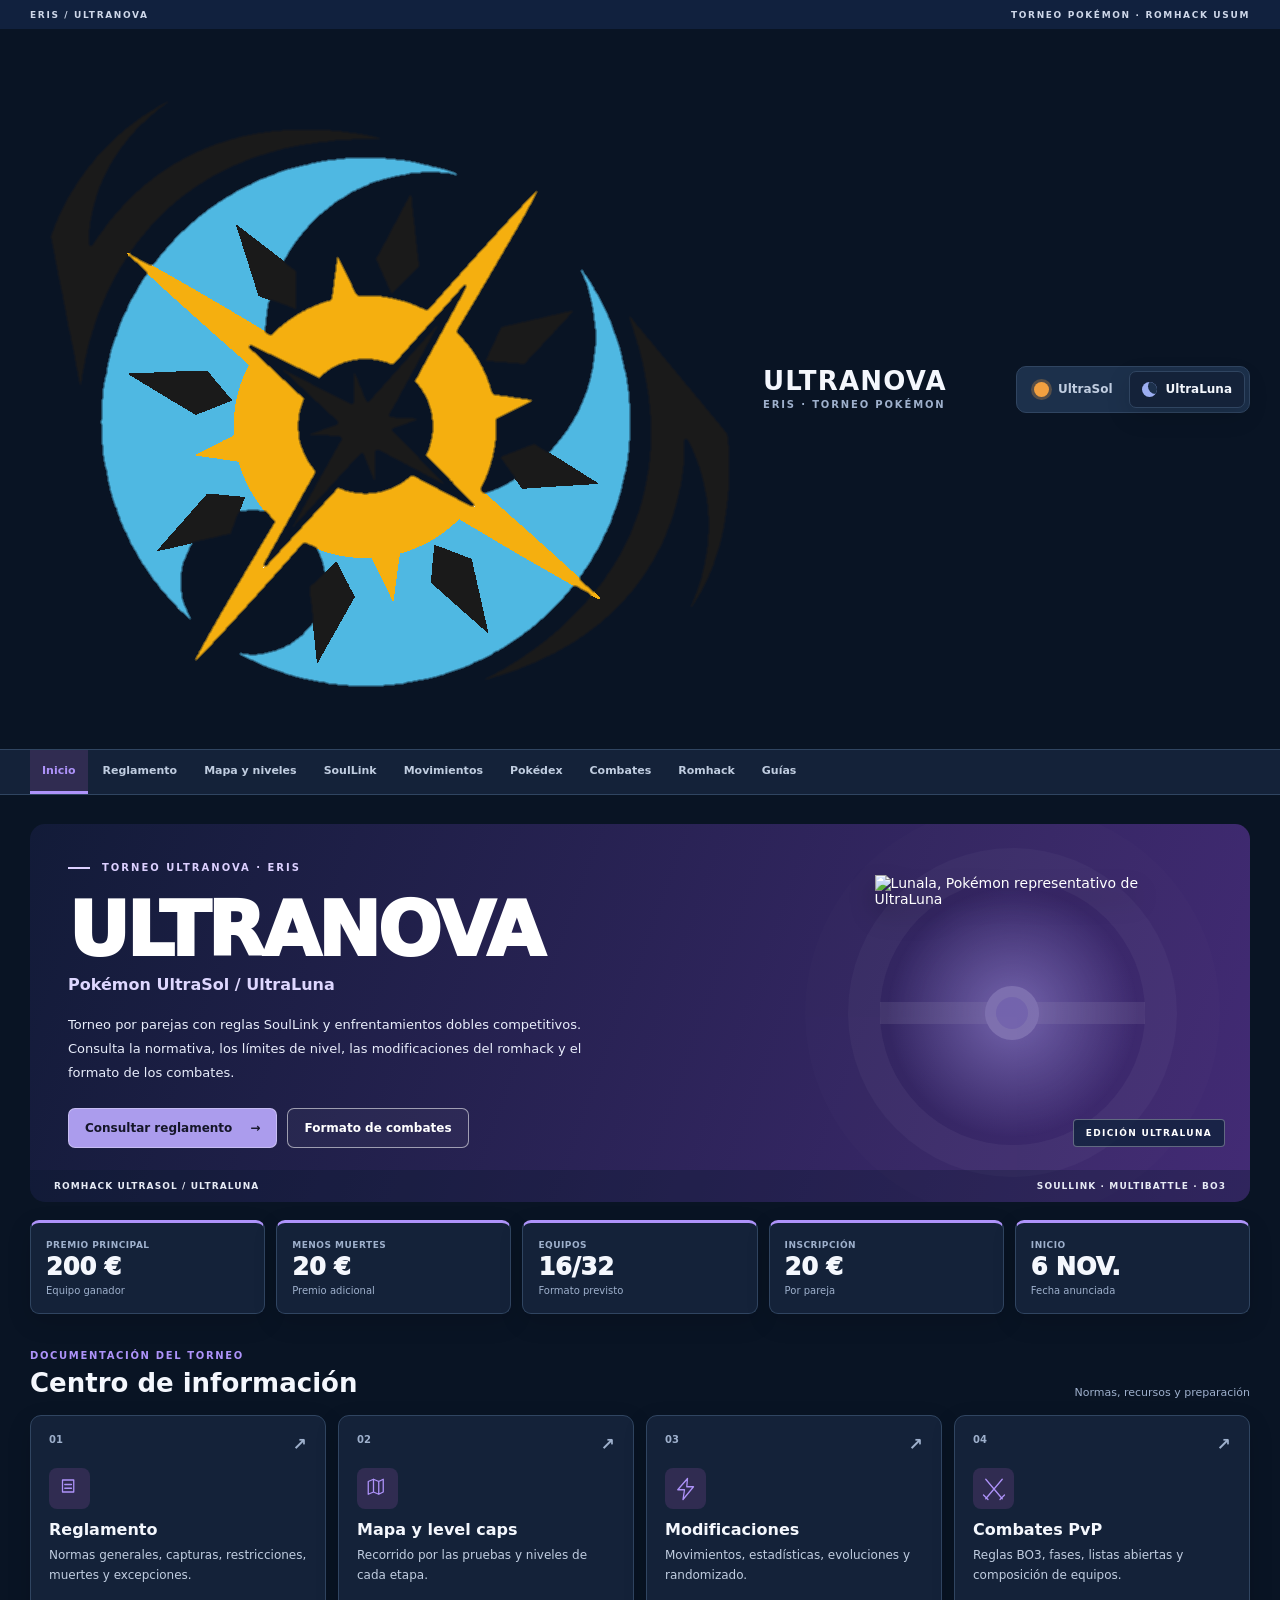
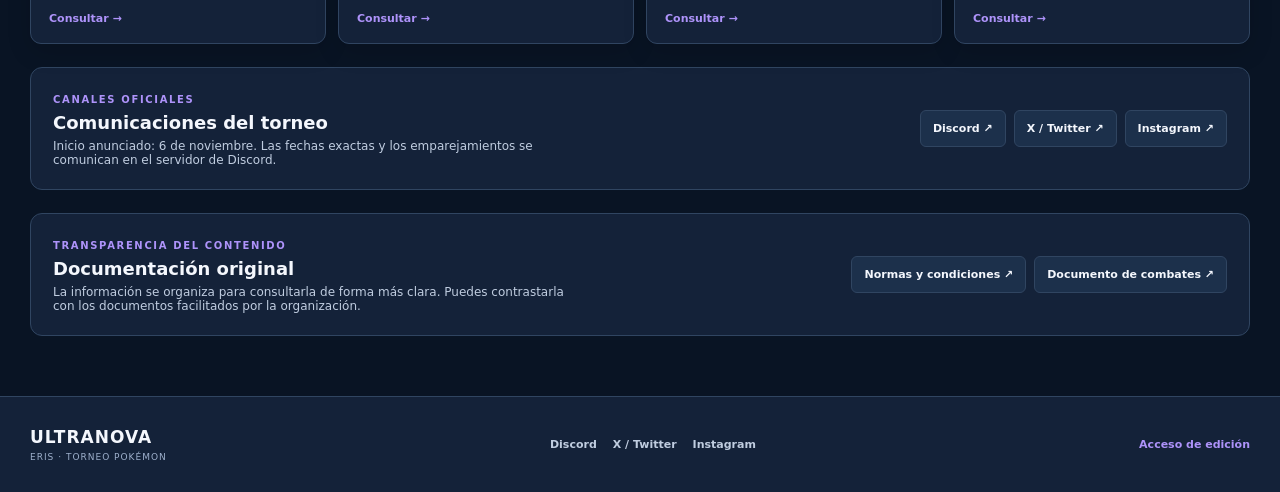
==== commit f2c72b97: "Update header with logo and brand information" ====
--- a/index.html
+++ b/index.html
@@ -13,7 +13,13 @@
   <a class="skip-link" href="#content">Saltar al contenido</a>
   <div class="topline"><span>ERIS / ULTRANOVA</span><span>TORNEO POKÉMON · ROMHACK USUM</span></div>
   <header class="masthead shell">
-    <a class="brand" href="?seccion=inicio" data-route="inicio" aria-label="Ultranova, inicio"><span class="brand-symbol" aria-hidden="true"><i></i></span><span><strong>ULTRANOVA</strong><small>ERIS · TORNEO POKÉMON</small></span></a>
+    <a class="brand" href="?seccion=inicio" data-route="inicio" aria-label="Ultranova, inicio">
+  <img src="assets/logo-ultranova.png" alt="Logo Ultranova" class="brand-logo">
+  <span>
+    <strong>ULTRANOVA</strong>
+    <small>ERIS · TORNEO POKÉMON</small>
+  </span>
+</a>
     <div class="theme-switch" role="group" aria-label="Apariencia"><button type="button" data-set-theme="ultrasol" aria-pressed="false"><i class="sun-symbol"></i> UltraSol</button><button type="button" data-set-theme="ultraluna" aria-pressed="true"><i class="moon-symbol"></i> UltraLuna</button></div>
   </header>
   <nav class="main-nav" aria-label="Navegación principal"><div class="shell nav-scroll">
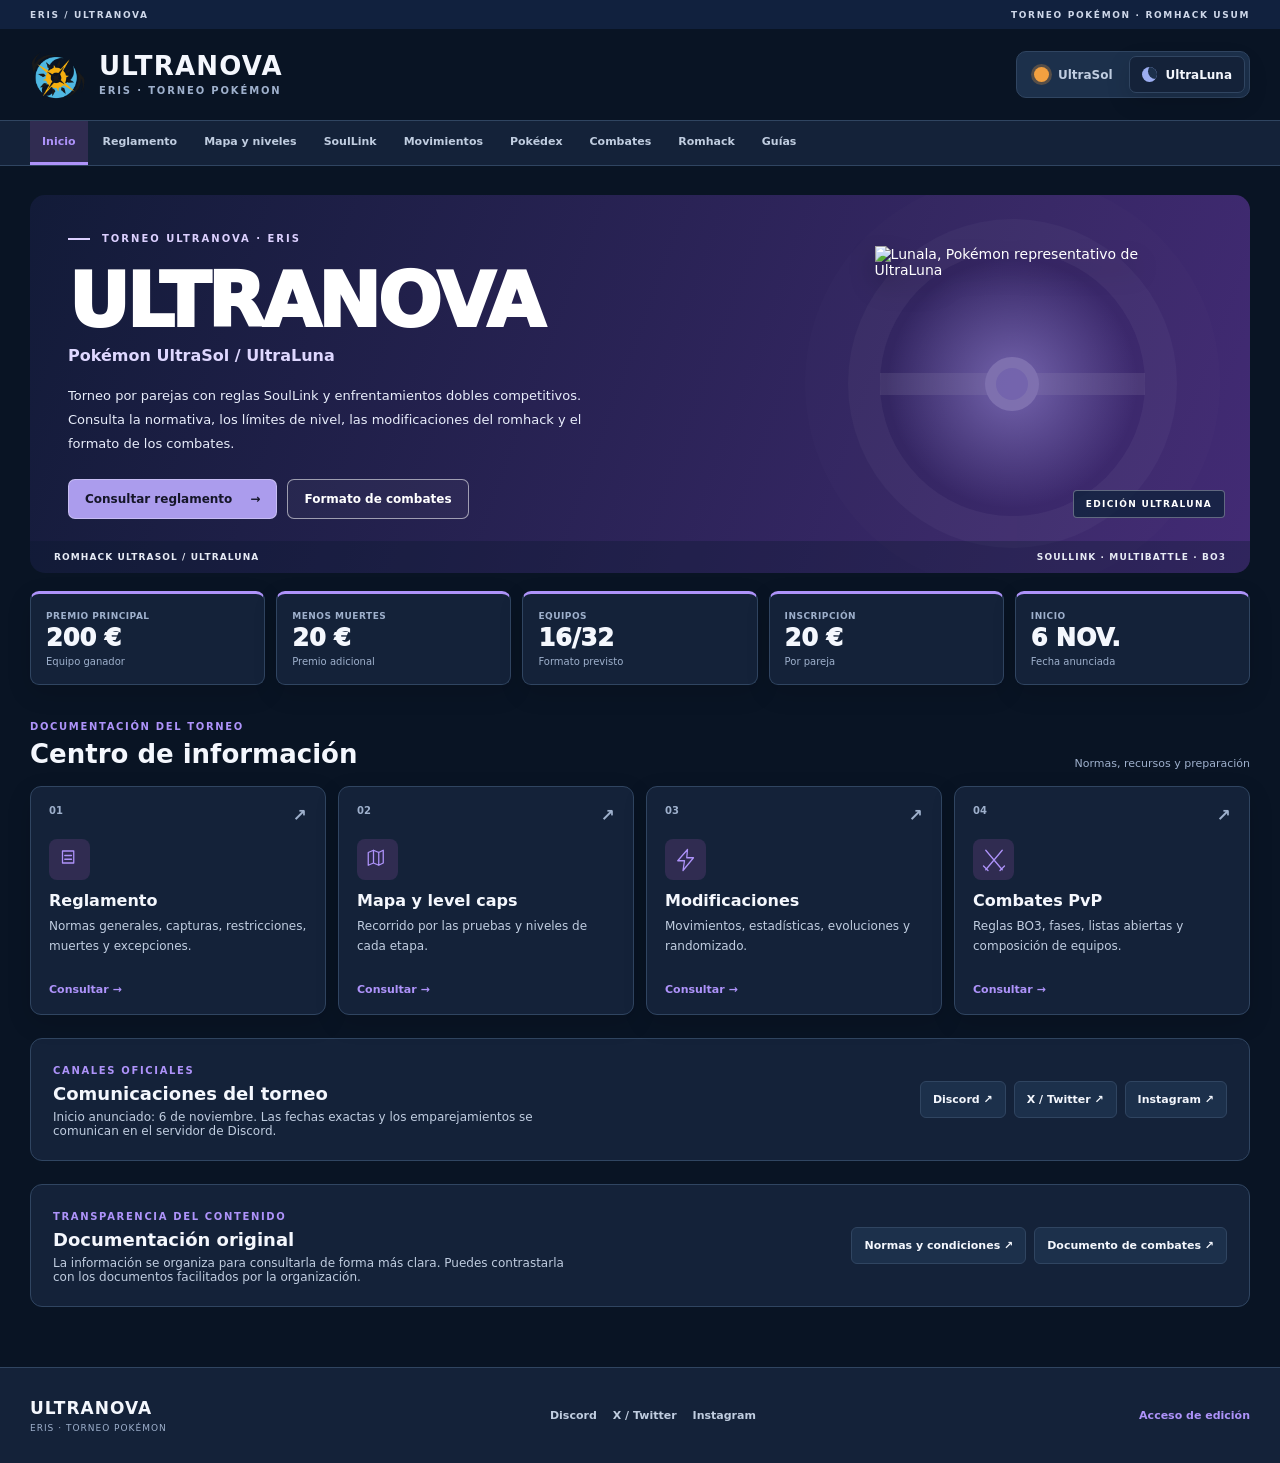
==== commit bb77ca67: "[ui] actualiza logo de cabecera y versión CSS V1.1.4" ====
--- a/index.html
+++ b/index.html
@@ -6,7 +6,7 @@
   <meta name="theme-color" content="#152844">
   <meta name="description" content="Torneo Ultranova de Eris. Reglamento SoulLink, level caps, combates dobles BO3, movimientos y evoluciones modificadas de Pokémon UltraSol y UltraLuna.">
   <title>Ultranova · Eris | Torneo Pokémon</title>
-  <link rel="icon" type="image/svg+xml" href="assets/favicon.svg"><link rel="stylesheet" href="css/site.css?v=1.1.3">
+  <link rel="icon" type="image/png" href="assets/logo-ultranova.png?v=1.1.4"><link rel="stylesheet" href="css/site.css?v=1.1.4">
   <script src="js/site.js?v=1.1.3" type="module"></script>
 </head>
 <body data-theme="ultraluna">
@@ -14,7 +14,7 @@
   <div class="topline"><span>ERIS / ULTRANOVA</span><span>TORNEO POKÉMON · ROMHACK USUM</span></div>
   <header class="masthead shell">
     <a class="brand" href="?seccion=inicio" data-route="inicio" aria-label="Ultranova, inicio">
-  <img src="assets/logo-ultranova.png" alt="Logo Ultranova" class="brand-logo">
+  <img src="assets/logo-ultranova.png" alt="" class="brand-logo" width="56" height="56" decoding="async">
   <span>
     <strong>ULTRANOVA</strong>
     <small>ERIS · TORNEO POKÉMON</small>
--- a/css/site.css
+++ b/css/site.css
@@ -12,7 +12,19 @@
 
 .admin-card .field textarea.text-long{min-height:110px}.admin-card .field textarea[data-json=true]{min-height:130px}.admin-card .field input.text-short{min-height:0}
 .hero-rings:before{content:"";position:absolute;top:calc(50% - 11px);left:0;width:100%;height:22px;background:#ffffff28}.hero-rings:after{content:"";position:absolute;top:calc(50% - 27px);left:calc(50% - 27px);width:54px;height:54px;border:11px solid #ffffff3b;background:var(--hero-glow);border-radius:50%;box-sizing:border-box}
+.brand {
+  display: flex;
+  align-items: center;
+  gap: 14px;
+}
 
+.brand-logo {
+  width: 56px;
+  height: 56px;
+  object-fit: contain;
+  display: block;
+  flex-shrink: 0;
+}
 /* Ultranova V1.1: visibilidad de estados SoulLink y corte entre fases */
 .soul-artwork{height:160px;display:flex;align-items:center;justify-content:center}
 .trainer-panel .soul-artwork img{width:100%;height:100%;object-fit:contain}
@@ -24,3 +36,21 @@
 .phase-divider::before,.phase-divider::after{content:"";border-top:2px dashed currentColor;min-width:8px;flex:1;opacity:.65}
 .phase-divider span{max-width:67%}
 @media(max-width:600px){.soul-artwork{height:100px}.soul-placeholder{min-height:88px;font-size:10px;letter-spacing:.2px;padding:4px}.soul-placeholder.is-miss{font-size:23px}.phase-divider{font-size:9px;gap:6px}}
+
+/* Ajuste del logotipo V1.1.4: cabecera estable en ambos temas y pantallas */
+.masthead .brand,.admin-header .brand{min-width:0;max-width:100%;gap:13px}
+.masthead .brand>span,.admin-header .brand>span{min-width:0}
+.masthead .brand-logo,.admin-header .brand-logo{
+ display:block;
+ width:56px;height:56px;
+ max-width:56px;max-height:56px;
+ flex:0 0 56px;
+ object-fit:contain;
+ aspect-ratio:1/1;
+}
+@media(max-width:600px){
+ .masthead .brand,.admin-header .brand{gap:8px}
+ .masthead .brand-logo,.admin-header .brand-logo{
+  width:42px;height:42px;max-width:42px;max-height:42px;flex-basis:42px;
+ }
+}
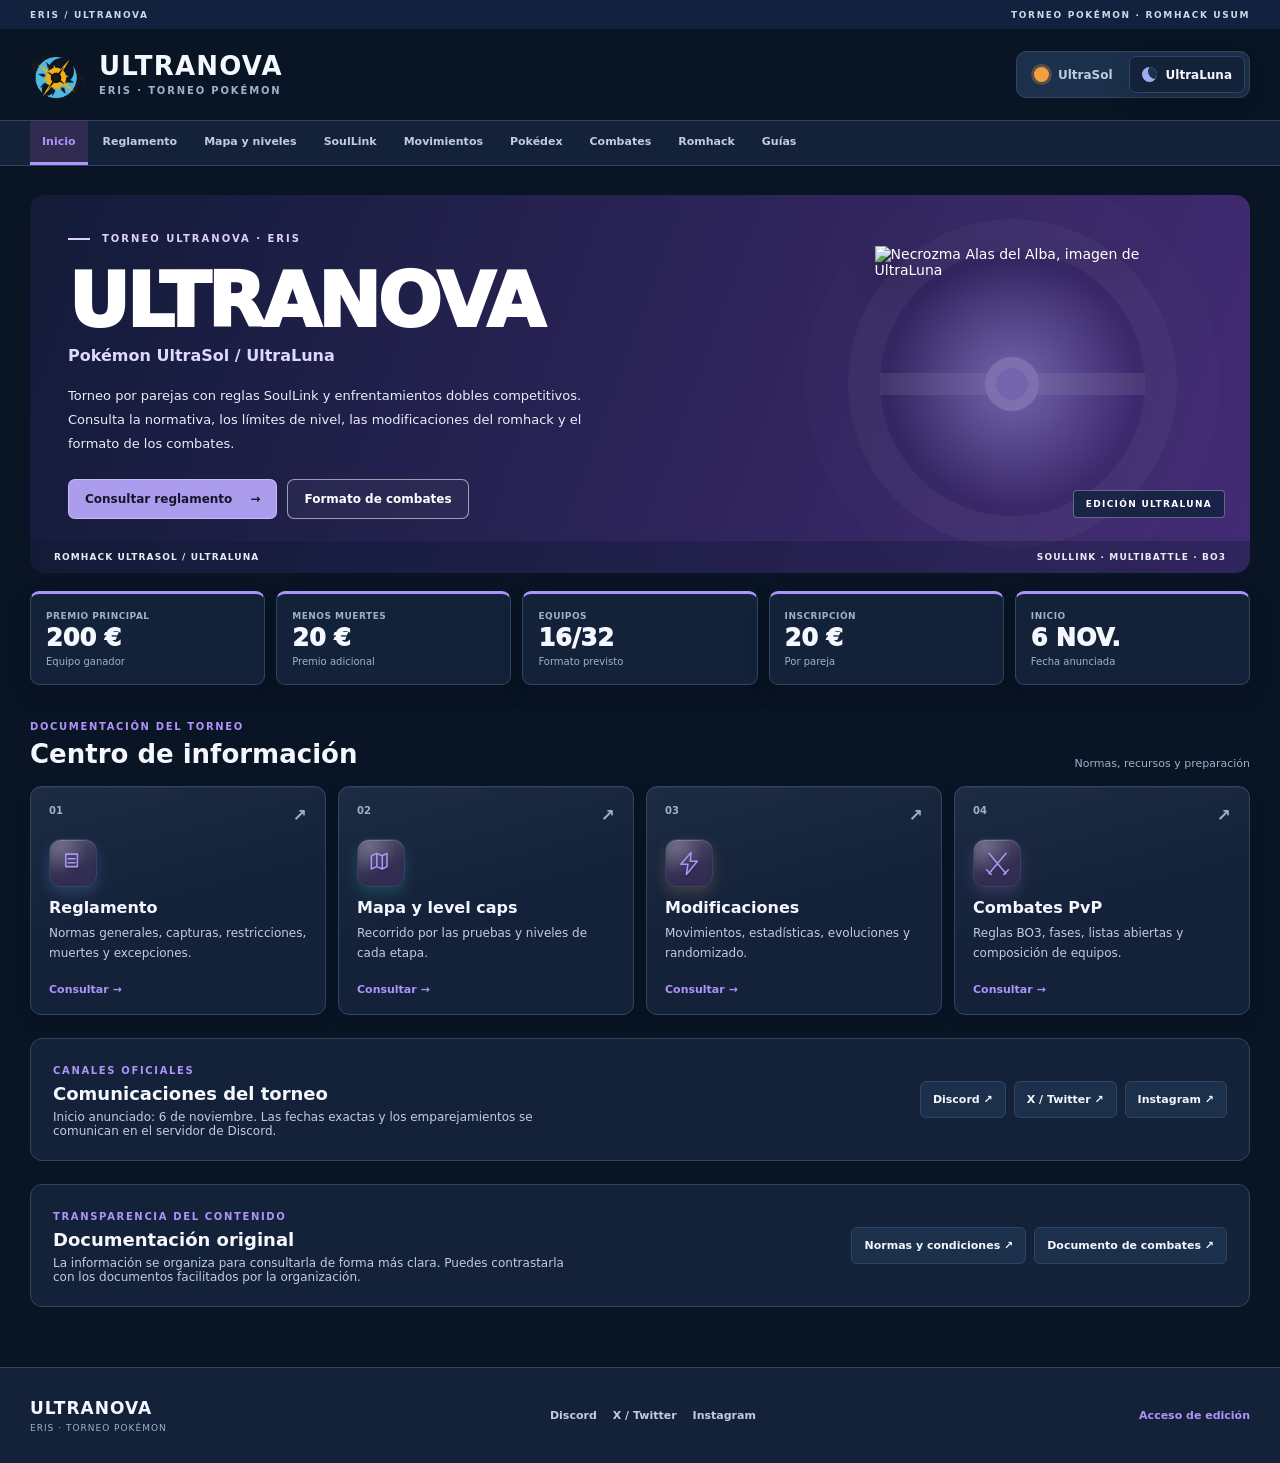
==== commit a3f9fad0: "[ui] carga inicial con Necrozma Alas del Alba y renueva caché JS" ====
--- a/index.html
+++ b/index.html
@@ -7,7 +7,7 @@
   <meta name="description" content="Torneo Ultranova de Eris. Reglamento SoulLink, level caps, combates dobles BO3, movimientos y evoluciones modificadas de Pokémon UltraSol y UltraLuna.">
   <title>Ultranova · Eris | Torneo Pokémon</title>
   <link rel="icon" type="image/png" href="assets/logo-ultranova.png?v=1.1.4"><link rel="stylesheet" href="css/site.css?v=1.1.4">
-  <script src="js/site.js?v=1.1.3" type="module"></script>
+  <script src="js/site.js?v=1.1.7" type="module"></script>
 </head>
 <body data-theme="ultraluna">
   <a class="skip-link" href="#content">Saltar al contenido</a>
@@ -30,7 +30,7 @@
     <div id="loading" class="loading">Cargando documentación del torneo…</div>
     <div id="app" hidden>
       <section class="page" id="page-inicio">
-        <div class="hero"><div class="hero-copy"><div class="kicker light"><span class="short-line"></span> TORNEO ULTRANOVA · ERIS</div><h1 id="hero-title">ULTRANOVA</h1><div class="hero-subtitle" id="hero-subtitle"></div><p id="hero-description"></p><div class="actions"><a href="?seccion=reglamento" data-route="reglamento" class="button button-gold">Consultar reglamento <span aria-hidden="true">→</span></a><a href="?seccion=combates" data-route="combates" class="button button-outline">Formato de combates</a></div></div><div class="hero-art"><div class="hero-rings"></div><img id="hero-pokemon" alt="Pokémon representativo del tema" src="https://raw.githubusercontent.com/PokeAPI/sprites/master/sprites/pokemon/other/official-artwork/792.png"><span id="hero-edition" class="edition-label">EDICIÓN ULTRALUNA</span></div><div class="hero-foot"><span>ROMHACK ULTRASOL / ULTRALUNA</span><span>SOULLINK · MULTIBATTLE · BO3</span></div></div>
+        <div class="hero"><div class="hero-copy"><div class="kicker light"><span class="short-line"></span> TORNEO ULTRANOVA · ERIS</div><h1 id="hero-title">ULTRANOVA</h1><div class="hero-subtitle" id="hero-subtitle"></div><p id="hero-description"></p><div class="actions"><a href="?seccion=reglamento" data-route="reglamento" class="button button-gold">Consultar reglamento <span aria-hidden="true">→</span></a><a href="?seccion=combates" data-route="combates" class="button button-outline">Formato de combates</a></div></div><div class="hero-art"><div class="hero-rings"></div><img id="hero-pokemon" alt="Necrozma Alas del Alba, imagen de UltraLuna" decoding="async" src="https://raw.githubusercontent.com/PokeAPI/sprites/master/sprites/pokemon/other/official-artwork/10156.png"><span id="hero-edition" class="edition-label">EDICIÓN ULTRALUNA</span></div><div class="hero-foot"><span>ROMHACK ULTRASOL / ULTRALUNA</span><span>SOULLINK · MULTIBATTLE · BO3</span></div></div>
         <div class="metrics" id="metrics"></div>
         <div class="section-title"><div><small>DOCUMENTACIÓN DEL TORNEO</small><h2>Centro de información</h2></div><span>Normas, recursos y preparación</span></div>
         <div class="feature-grid" id="features"></div>
--- a/css/site.css
+++ b/css/site.css
@@ -54,3 +54,88 @@
   width:42px;height:42px;max-width:42px;max-height:42px;flex-basis:42px;
  }
 }
+
+/* Ultranova V1.1.6 — vista compacta de movimientos y tarjetas destacadas.
+   Estas reglas no modifican las demás listas ni los estilos de navegación. */
+
+/* Tres columnas en escritorio; se reducen progresivamente según la pantalla. */
+#moves-list.item-grid{
+  grid-template-columns:repeat(3,minmax(0,1fr));
+  gap:12px;
+}
+#moves-list .move-card{
+  min-width:0;
+  min-height:184px;
+  padding:15px;
+}
+#moves-list .move-card h3{margin:7px 0 6px}
+#moves-list .move-card p{overflow-wrap:anywhere}
+#moves-list .move-meta{gap:8px;flex-wrap:wrap}
+
+/* Volumen discreto para las tarjetas del menú, sin emojis ni imágenes artificiales. */
+.feature-card{
+  position:relative;
+  overflow:hidden;
+  background:linear-gradient(165deg,rgba(147,169,207,.065),transparent 55%),var(--panel);
+  box-shadow:0 7px 16px rgba(1,10,28,.11),inset 0 1px 0 rgba(255,255,255,.055);
+  transition:transform .2s ease,border-color .2s ease,box-shadow .2s ease;
+}
+.feature-card:hover{
+  transform:translateY(-3px);
+  border-color:var(--primary);
+  box-shadow:0 15px 26px rgba(1,10,28,.19),inset 0 1px 0 rgba(255,255,255,.1);
+}
+.feature-card .feature-icon{
+  --icon-glow:rgba(149,115,242,.23);
+  width:48px;
+  height:48px;
+  flex:0 0 48px;
+  position:relative;
+  isolation:isolate;
+  overflow:hidden;
+  border-radius:12px;
+  display:grid;
+  place-items:center;
+  margin:14px 0 11px;
+  color:var(--primary);
+  background:linear-gradient(155deg,rgba(255,255,255,.16),rgba(255,255,255,.015) 65%),var(--primary-quiet);
+  border:1px solid var(--line);
+  box-shadow:inset 0 1px 0 rgba(255,255,255,.17),inset 0 -3px 5px rgba(0,0,0,.08),0 6px 13px var(--icon-glow);
+  transition:transform .2s ease,box-shadow .2s ease;
+}
+.feature-card .feature-icon::before{
+  content:"";
+  position:absolute;
+  inset:0;
+  z-index:-1;
+  background:radial-gradient(circle at 25% 15%,rgba(255,255,255,.2),transparent 52%);
+  pointer-events:none;
+}
+.feature-card .feature-icon svg{
+  width:25px;
+  height:25px;
+  stroke-width:2;
+  filter:drop-shadow(0 2px 1px rgba(0,0,0,.23));
+  transition:transform .2s ease;
+}
+.feature-card:hover .feature-icon{transform:translateY(-2px) rotate(-3deg)}
+.feature-card:hover .feature-icon svg{transform:scale(1.08)}
+
+/* Un matiz de luz propio de cada apartado. */
+.feature-card:nth-child(1) .feature-icon{--icon-glow:rgba(108,135,237,.25)}
+.feature-card:nth-child(2) .feature-icon{--icon-glow:rgba(56,179,171,.23)}
+.feature-card:nth-child(3) .feature-icon{--icon-glow:rgba(217,156,80,.22)}
+.feature-card:nth-child(4) .feature-icon{--icon-glow:rgba(170,104,199,.24)}
+
+@media(max-width:1100px){
+  #moves-list.item-grid{grid-template-columns:repeat(2,minmax(0,1fr))}
+}
+@media(max-width:700px){
+  #moves-list.item-grid{grid-template-columns:1fr}
+  #moves-list .move-card{min-height:164px}
+  .feature-card .feature-icon{width:44px;height:44px;flex-basis:44px}
+  .feature-card .feature-icon svg{width:23px;height:23px}
+}
+@media(prefers-reduced-motion:reduce){
+  .feature-card,.feature-card .feature-icon,.feature-card .feature-icon svg{transition:none!important}
+}
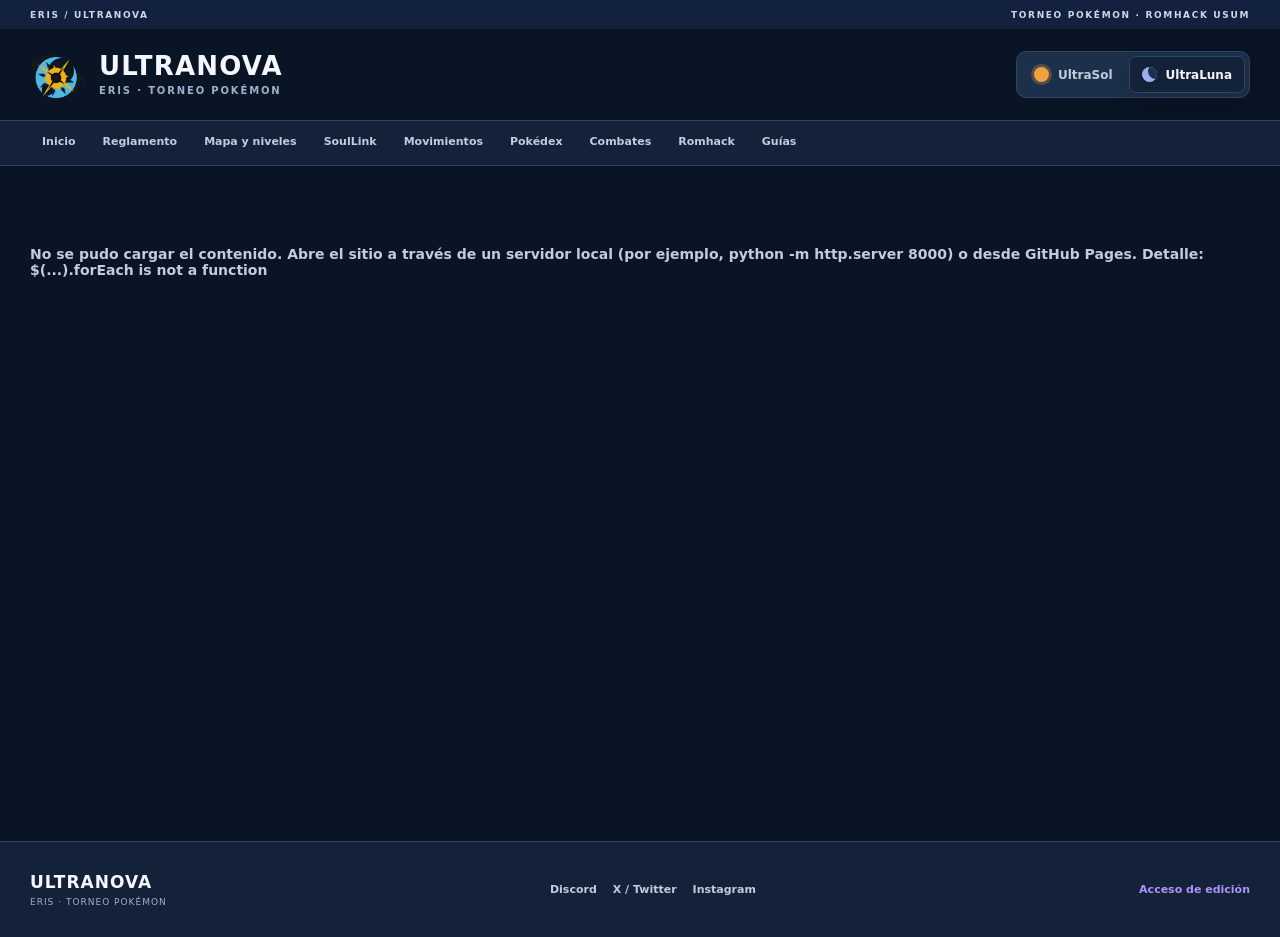
==== commit f10611e7: "[map] cuatro islas independientes transparentes con halo en contorno" ====
--- a/index.html
+++ b/index.html
@@ -6,8 +6,8 @@
   <meta name="theme-color" content="#152844">
   <meta name="description" content="Torneo Ultranova de Eris. Reglamento SoulLink, level caps, combates dobles BO3, movimientos y evoluciones modificadas de Pokémon UltraSol y UltraLuna.">
   <title>Ultranova · Eris | Torneo Pokémon</title>
-  <link rel="icon" type="image/png" href="assets/logo-ultranova.png?v=1.1.4"><link rel="stylesheet" href="css/site.css?v=1.1.4">
-  <script src="js/site.js?v=1.1.7" type="module"></script>
+  <link rel="icon" type="image/png" href="assets/logo-ultranova.png?v=1.1.4"><link rel="stylesheet" href="css/site.css?v=1.2.0">
+  <script src="js/site.js?v=1.2.0" type="module"></script>
 </head>
 <body data-theme="ultraluna">
   <a class="skip-link" href="#content">Saltar al contenido</a>
@@ -38,7 +38,28 @@
         <div class="source-panel"><div><small>TRANSPARENCIA DEL CONTENIDO</small><h3>Documentación original</h3><p>La información se organiza para consultarla de forma más clara. Puedes contrastarla con los documentos facilitados por la organización.</p></div><div class="source-links"><a href="assets/documentos/normas-ultranova.pdf" target="_blank" rel="noopener">Normas y condiciones ↗</a><a href="assets/documentos/combates-ultranova.pdf" target="_blank" rel="noopener">Documento de combates ↗</a></div></div>
       </section>
       <section class="page" id="page-reglamento"><div class="page-title"><small>01 / NORMATIVA</small><h1>Reglamento</h1><p>Normas del desafío agrupadas por temas. Utiliza la búsqueda para localizar reglas, excepciones y situaciones concretas.</p></div><div class="searchbar"><svg viewBox="0 0 24 24" aria-hidden="true"><circle cx="10" cy="10" r="6"/><path d="m15 15 6 6"/></svg><input id="rules-search" type="search" placeholder="Buscar en todas las normas..." aria-label="Buscar reglas"></div><div class="filters" id="rules-filters"></div><div class="result-meta" id="rules-count"></div><div class="item-grid" id="rules-list"></div><div class="section-title"><div><small>PRÓXIMAS ACTUALIZACIONES</small><h2>Fechas anunciadas en Discord</h2></div></div><div class="item-grid" id="notes-list"></div></section>
-      <section class="page" id="page-mapa"><div class="page-title"><small>02 / PROGRESIÓN</small><h1>Mapa y level caps</h1><p>Consulta los límites de nivel y marca los hitos completados. Tu progreso se guarda únicamente en este navegador, no se envía a servidores.</p></div><div class="map-layout"><div class="map-scene"><span class="map-label">REGIÓN DE ALOLA</span><div class="map-arc arc-one"></div><div class="map-arc arc-two"></div><button class="island i-melemele" data-region="Melemele"><span class="island-shape"></span><strong>MELEMELE</strong><small>01</small></button><button class="island i-akala" data-region="Akala"><span class="island-shape"></span><strong>AKALA</strong><small>02</small></button><button class="island i-ula" data-region="Ula-Ula"><span class="island-shape"></span><strong>ULA-ULA</strong><small>03</small></button><button class="island i-poni" data-region="Poni y final"><span class="island-shape"></span><strong>PONI / FINAL</strong><small>04</small></button><span class="map-bottom">MAPA ESQUEMÁTICO · SELECCIONA UNA ZONA</span></div><div class="map-detail"><span class="eyebrow" id="region-index">REGIÓN 01</span><h2 id="region-name">Melemele</h2><p id="region-description"></p><div id="region-stages"></div></div></div><div class="progress-strip"><div><small>PROGRESO LOCAL</small><strong id="progress-value">0 / 18 hitos completados</strong></div><div class="progress-track"><span id="progress-fill"></span></div><button id="reset-progress" class="text-button">Reiniciar progreso</button></div><div class="two-columns" id="phase-cards"></div><div class="content-note">Los niveles indicados son referencias de las pruebas. El romhack aplica automáticamente el límite de nivel mediante Quality of Life, sin una restricción manual adicional.</div></section>
+      <section class="page" id="page-mapa"><div class="page-title"><small>02 / PROGRESIÓN</small><h1>Mapa y niveles</h1><p>Consulta los límites de nivel y marca los hitos completados. Tu progreso se guarda únicamente en este navegador, no se envía a servidores.</p></div><div class="map-layout"><div class="map-scene map-scene-islands">
+  <span class="map-label">REGIÓN DE ALOLA</span>
+  <div class="alola-island-grid" aria-label="Islas de Alola">
+    <button type="button" class="island island-tile selected" data-region="Melemele" aria-label="Seleccionar Melemele" aria-pressed="true">
+      <img class="island-art" src="assets/islas/melemele.png" alt="" loading="lazy" decoding="async">
+      <span class="island-caption">MELEMELE <small>01</small></span>
+    </button>
+    <button type="button" class="island island-tile" data-region="Akala" aria-label="Seleccionar Akala" aria-pressed="false">
+      <img class="island-art" src="assets/islas/akala.png" alt="" loading="lazy" decoding="async">
+      <span class="island-caption">AKALA <small>02</small></span>
+    </button>
+    <button type="button" class="island island-tile" data-region="Ula-Ula" aria-label="Seleccionar Ula-Ula" aria-pressed="false">
+      <img class="island-art" src="assets/islas/ula-ula.png" alt="" loading="lazy" decoding="async">
+      <span class="island-caption">ULA-ULA <small>03</small></span>
+    </button>
+    <button type="button" class="island island-tile" data-region="Poni y final" aria-label="Seleccionar Poni y final" aria-pressed="false">
+      <img class="island-art" src="assets/islas/poni.png" alt="" loading="lazy" decoding="async">
+      <span class="island-caption">PONI / FINAL <small>04</small></span>
+    </button>
+  </div>
+  <span class="map-bottom">SELECCIONA UNA ISLA</span>
+</div><div class="map-detail"><span class="eyebrow" id="region-index">REGIÓN 01</span><h2 id="region-name">Melemele</h2><p id="region-description"></p><div id="region-stages"></div></div></div><div class="progress-strip"><div><small>PROGRESO LOCAL</small><strong id="progress-value">0 / 18 hitos completados</strong></div><div class="progress-track"><span id="progress-fill"></span></div><button id="reset-progress" class="text-button">Reiniciar progreso</button></div><div class="two-columns" id="phase-cards"></div><div class="content-note">Los niveles indicados son referencias de las pruebas. El romhack aplica automáticamente el límite de nivel mediante Quality of Life, sin una restricción manual adicional.</div></section>
       <section class="page" id="page-soullink"><div class="page-title"><small>03 / MECÁNICA PRINCIPAL</small><h1>SoulLink</h1><p>Ejemplos interactivos para entender capturas vinculadas, muertes y excepciones. Este simulador explica el reglamento y no modifica partidas.</p></div><div class="filters" id="soul-filters"><button data-scenario="capture" class="active">Captura vinculada</button><button data-scenario="death">Pokémon debilitado</button><button data-scenario="fail">Captura fallida</button><button data-scenario="shiny">Excepción shiny</button></div><div class="soullink-scene"><div class="trainer-panel"><small>JUGADOR 1</small><div class="soul-artwork"><img id="soul-sprite-a" loading="lazy" src="https://raw.githubusercontent.com/PokeAPI/sprites/master/sprites/pokemon/other/official-artwork/258.png" alt="Mudkip"><span class="soul-placeholder" id="soul-placeholder-a" hidden></span></div><h3 id="soul-name-a">Mudkip</h3><span id="soul-state-a">CAPTURADO · RUTA 1</span></div><div class="link-center"><div class="link-graphic"><span></span></div><strong id="soul-status">VÍNCULO ACTIVO</strong><small>SOULLINK</small></div><div class="trainer-panel"><small>JUGADOR 2</small><div class="soul-artwork"><img id="soul-sprite-b" loading="lazy" src="https://raw.githubusercontent.com/PokeAPI/sprites/master/sprites/pokemon/other/official-artwork/373.png" alt="Salamence"><span class="soul-placeholder" id="soul-placeholder-b" hidden></span></div><h3 id="soul-name-b">Salamence</h3><span id="soul-state-b">CAPTURADO · RUTA 1</span></div></div><article class="soul-explanation"><small id="soul-case">SITUACIÓN 01</small><h2 id="soul-heading">Capturas vinculadas</h2><p id="soul-explanation"></p></article><div class="section-title"><div><small>NORMAS ASOCIADAS</small><h2>Consulta las excepciones</h2></div></div><div id="soul-related" class="item-grid"></div></section>
       <section class="page" id="page-movimientos"><div class="page-title"><small>04 / CAMBIOS DEL ROMHACK</small><h1>Movimientos modificados</h1><p>Catálogo de movimientos físicos, especiales y de estado modificados. </p></div><div class="searchbar"><svg viewBox="0 0 24 24" aria-hidden="true"><circle cx="10" cy="10" r="6"/><path d="m15 15 6 6"/></svg><input id="moves-search" type="search" placeholder="Buscar movimiento, tipo o efecto" aria-label="Buscar movimientos"></div><div class="filters" id="moves-filters"><button data-move-filter="Todos" class="active">Todos</button><button data-move-filter="Físico">Físicos</button><button data-move-filter="Especial">Especiales</button><button data-move-filter="Estado">Estado</button></div><div class="result-meta" id="moves-count"></div><div id="moves-list" class="item-grid"></div></section>
       <section class="page" id="page-pokedex"><div class="page-title"><small>05 / POKÉMON MODIFICADOS</small><h1>Pokédex Ultranova</h1><p>Solo Pokémon con cambios especificados en los documentos. Estadísticas modificadas y nuevos métodos de evolución se muestran por separado.</p></div><div class="filters"><button data-dex-tab="stats" class="active">Estadísticas base</button><button data-dex-tab="evolutions">Evoluciones modificadas</button></div><div id="dex-stats"></div><div id="dex-evolutions" hidden><div class="searchbar"><svg viewBox="0 0 24 24" aria-hidden="true"><circle cx="10" cy="10" r="6"/><path d="m15 15 6 6"/></svg><input id="evo-search" type="search" placeholder="Buscar Pokémon o método" aria-label="Buscar evoluciones"></div><div class="result-meta" id="evo-count"></div><div id="evo-list" class="evo-grid"></div></div></section>
--- a/css/site.css
+++ b/css/site.css
@@ -139,3 +139,132 @@
 @media(prefers-reduced-motion:reduce){
   .feature-card,.feature-card .feature-icon,.feature-card .feature-icon svg{transition:none!important}
 }
+
+
+
+/* Alola V1.2.0: cuatro islas PNG sin fondo; resplandor solo en la silueta */
+.map-scene.map-scene-islands {
+  min-height: 0;
+  aspect-ratio: auto;
+  padding: 18px 18px 12px;
+  background: var(--panel);
+  border: 1px solid var(--line);
+  border-radius: 13px;
+  position: relative;
+  overflow: hidden;
+}
+.map-scene-islands .map-label {
+  display: block;
+  position: static;
+  margin: 0 0 10px;
+  padding: 0;
+  background: none;
+  color: var(--ink);
+  font-size: 10px;
+  font-weight: 900;
+  letter-spacing: 1.5px;
+}
+.alola-island-grid {
+  display: grid;
+  grid-template-columns: repeat(2, minmax(0, 1fr));
+  gap: 8px 12px;
+}
+.map-scene-islands .island-tile {
+  position: relative;
+  inset: auto;
+  display: flex;
+  flex-direction: column;
+  align-items: center;
+  justify-content: flex-end;
+  gap: 4px;
+  min-width: 0;
+  width: 100%;
+  height: auto;
+  min-height: 214px;
+  padding: 8px 7px 11px;
+  border: 0;
+  border-radius: 8px;
+  background: transparent;
+  box-shadow: none;
+  color: var(--ink);
+  text-shadow: none;
+  isolation: auto;
+  cursor: pointer;
+  transform: none;
+  transition: none;
+}
+.map-scene-islands .island-tile:hover,
+.map-scene-islands .island-tile.selected {
+  transform: none;
+  border: 0;
+  background: transparent;
+  box-shadow: none;
+}
+.map-scene-islands .island-tile:focus-visible {
+  outline: 2px dashed var(--primary);
+  outline-offset: -2px;
+}
+.map-scene-islands .island-art {
+  display: block;
+  width: 100%;
+  max-width: 100%;
+  height: 173px;
+  object-fit: contain;
+  object-position: center;
+  user-select: none;
+  pointer-events: none;
+  filter: none;
+  transition: filter .2s ease;
+}
+.map-scene-islands .island-tile.selected .island-art {
+  filter:
+    drop-shadow(0 0 1px var(--primary))
+    drop-shadow(0 0 5px var(--primary))
+    drop-shadow(0 0 9px var(--primary));
+}
+.map-scene-islands .island-caption {
+  display: inline-flex;
+  align-items: center;
+  justify-content: center;
+  gap: 7px;
+  padding: 5px 8px;
+  color: var(--ink);
+  background: none;
+  box-shadow: none;
+  border: 0;
+  font-size: 10px;
+  font-weight: 900;
+  line-height: 1.35;
+  letter-spacing: .5px;
+  white-space: nowrap;
+}
+.map-scene-islands .island-caption small {
+  color: var(--ink-soft);
+  font-size: 9px;
+  font-weight: 800;
+}
+.map-scene-islands .map-bottom {
+  position: static;
+  display: block;
+  padding: 10px 0 0;
+  background: none;
+  color: var(--ink-soft);
+  text-align: center;
+  font-size: 9px;
+  letter-spacing: 1.4px;
+}
+.map-scene-islands + .map-detail { max-height: 550px; }
+@media (max-width: 850px) {
+  .map-scene-islands + .map-detail { max-height: none; }
+}
+@media (max-width: 600px) {
+  .map-scene.map-scene-islands { min-height: 0; padding: 12px 9px; }
+  .alola-island-grid { gap: 7px; }
+  .map-scene-islands .island-tile { min-height: 146px; padding: 5px 2px 8px; }
+  .map-scene-islands .island-art { height: 115px; }
+  .map-scene-islands .island-caption { gap: 4px; font-size: 9px; padding: 4px; letter-spacing: 0; }
+  .map-scene-islands .island-caption small { font-size: 8px; }
+}
+@media (prefers-reduced-motion: reduce) {
+  .map-scene-islands .island-art { transition: none; }
+}
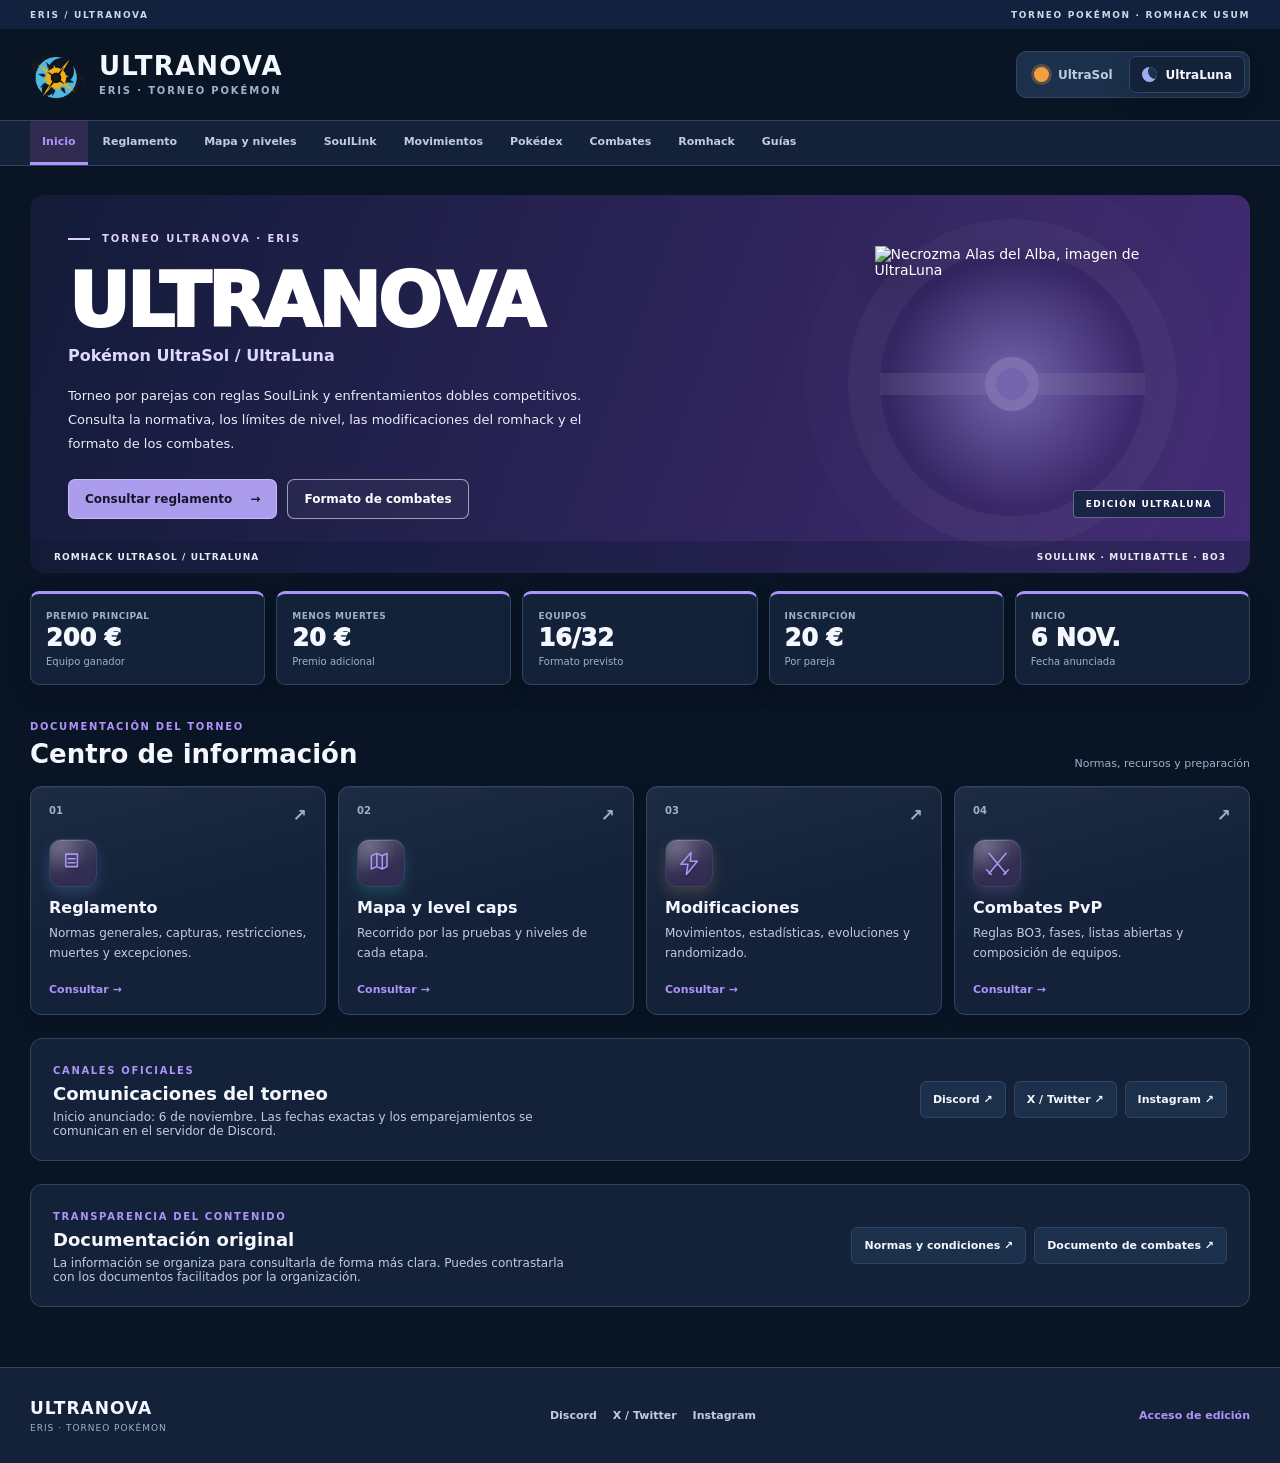
==== commit 4cde5e90: "[fix] renueva caché de JavaScript corregido V1.2.1" ====
--- a/index.html
+++ b/index.html
@@ -7,7 +7,7 @@
   <meta name="description" content="Torneo Ultranova de Eris. Reglamento SoulLink, level caps, combates dobles BO3, movimientos y evoluciones modificadas de Pokémon UltraSol y UltraLuna.">
   <title>Ultranova · Eris | Torneo Pokémon</title>
   <link rel="icon" type="image/png" href="assets/logo-ultranova.png?v=1.1.4"><link rel="stylesheet" href="css/site.css?v=1.2.0">
-  <script src="js/site.js?v=1.2.0" type="module"></script>
+  <script src="js/site.js?v=1.2.1" type="module"></script>
 </head>
 <body data-theme="ultraluna">
   <a class="skip-link" href="#content">Saltar al contenido</a>
